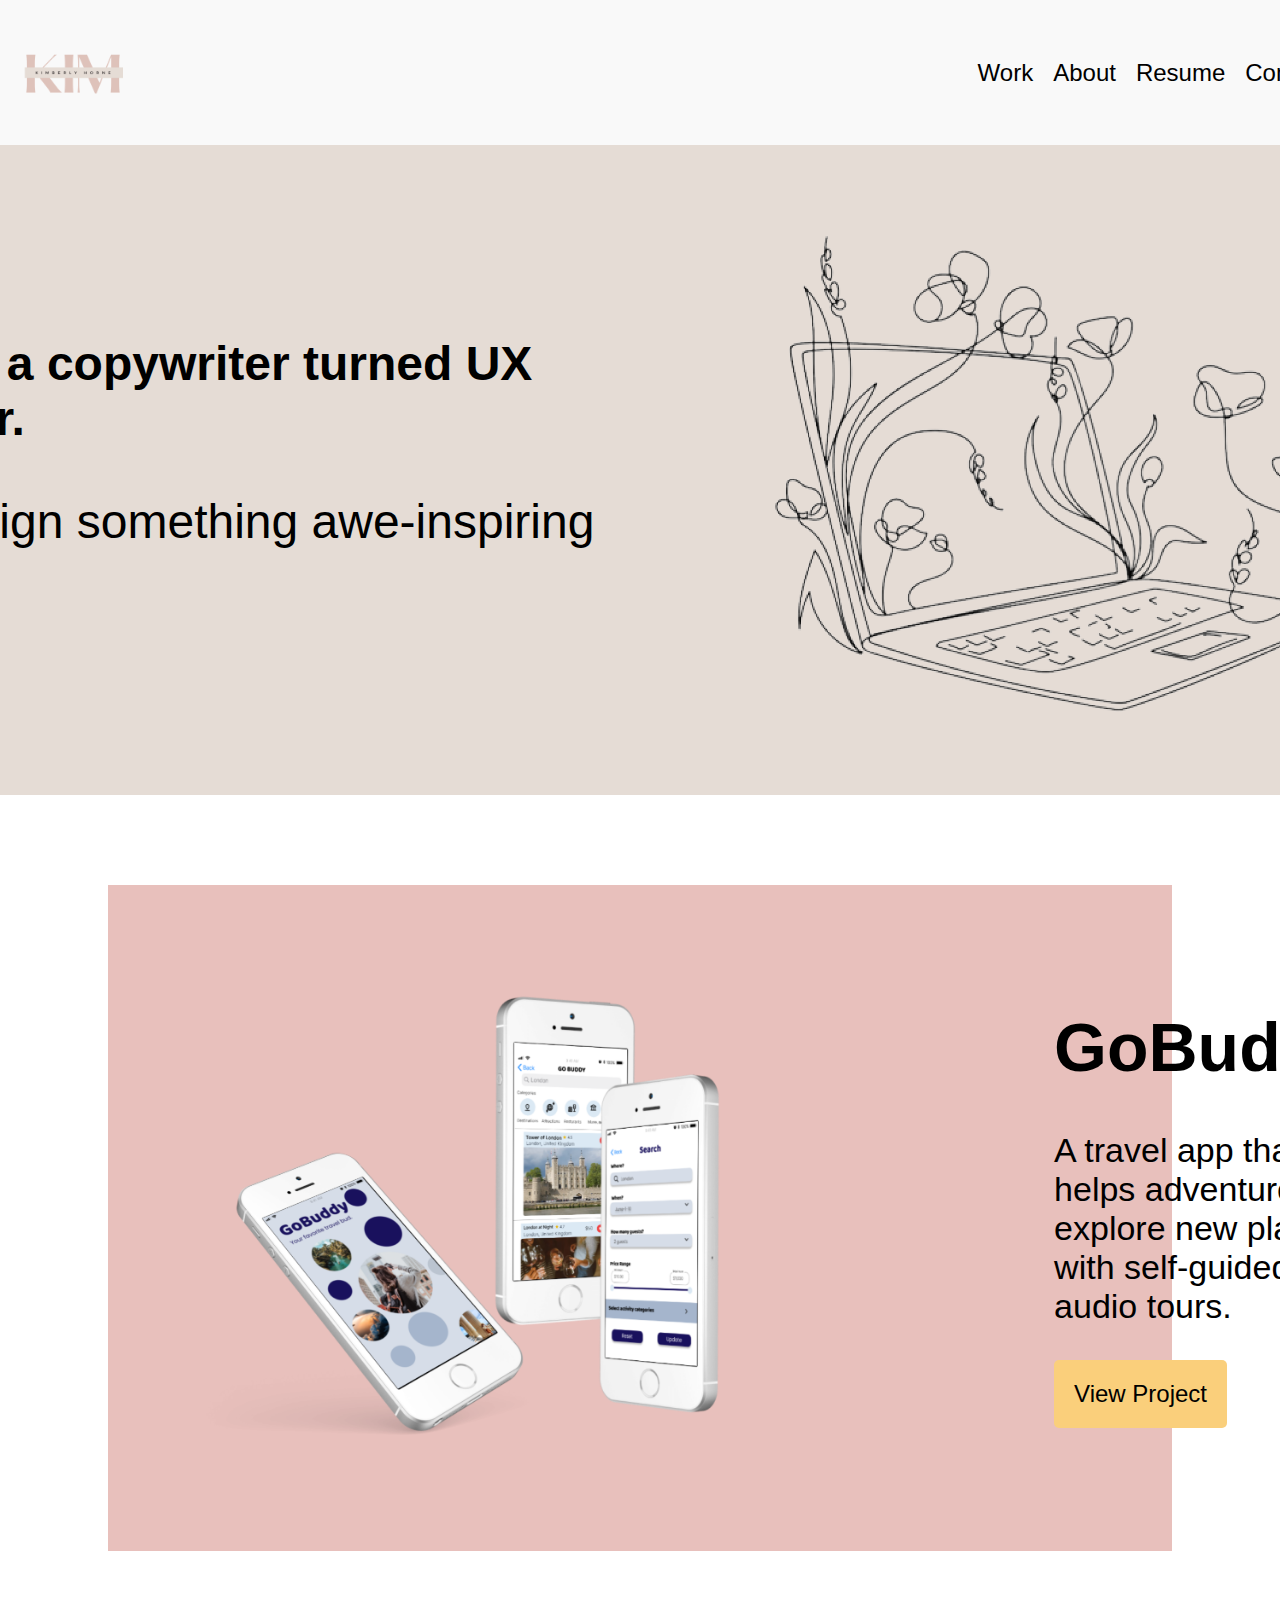
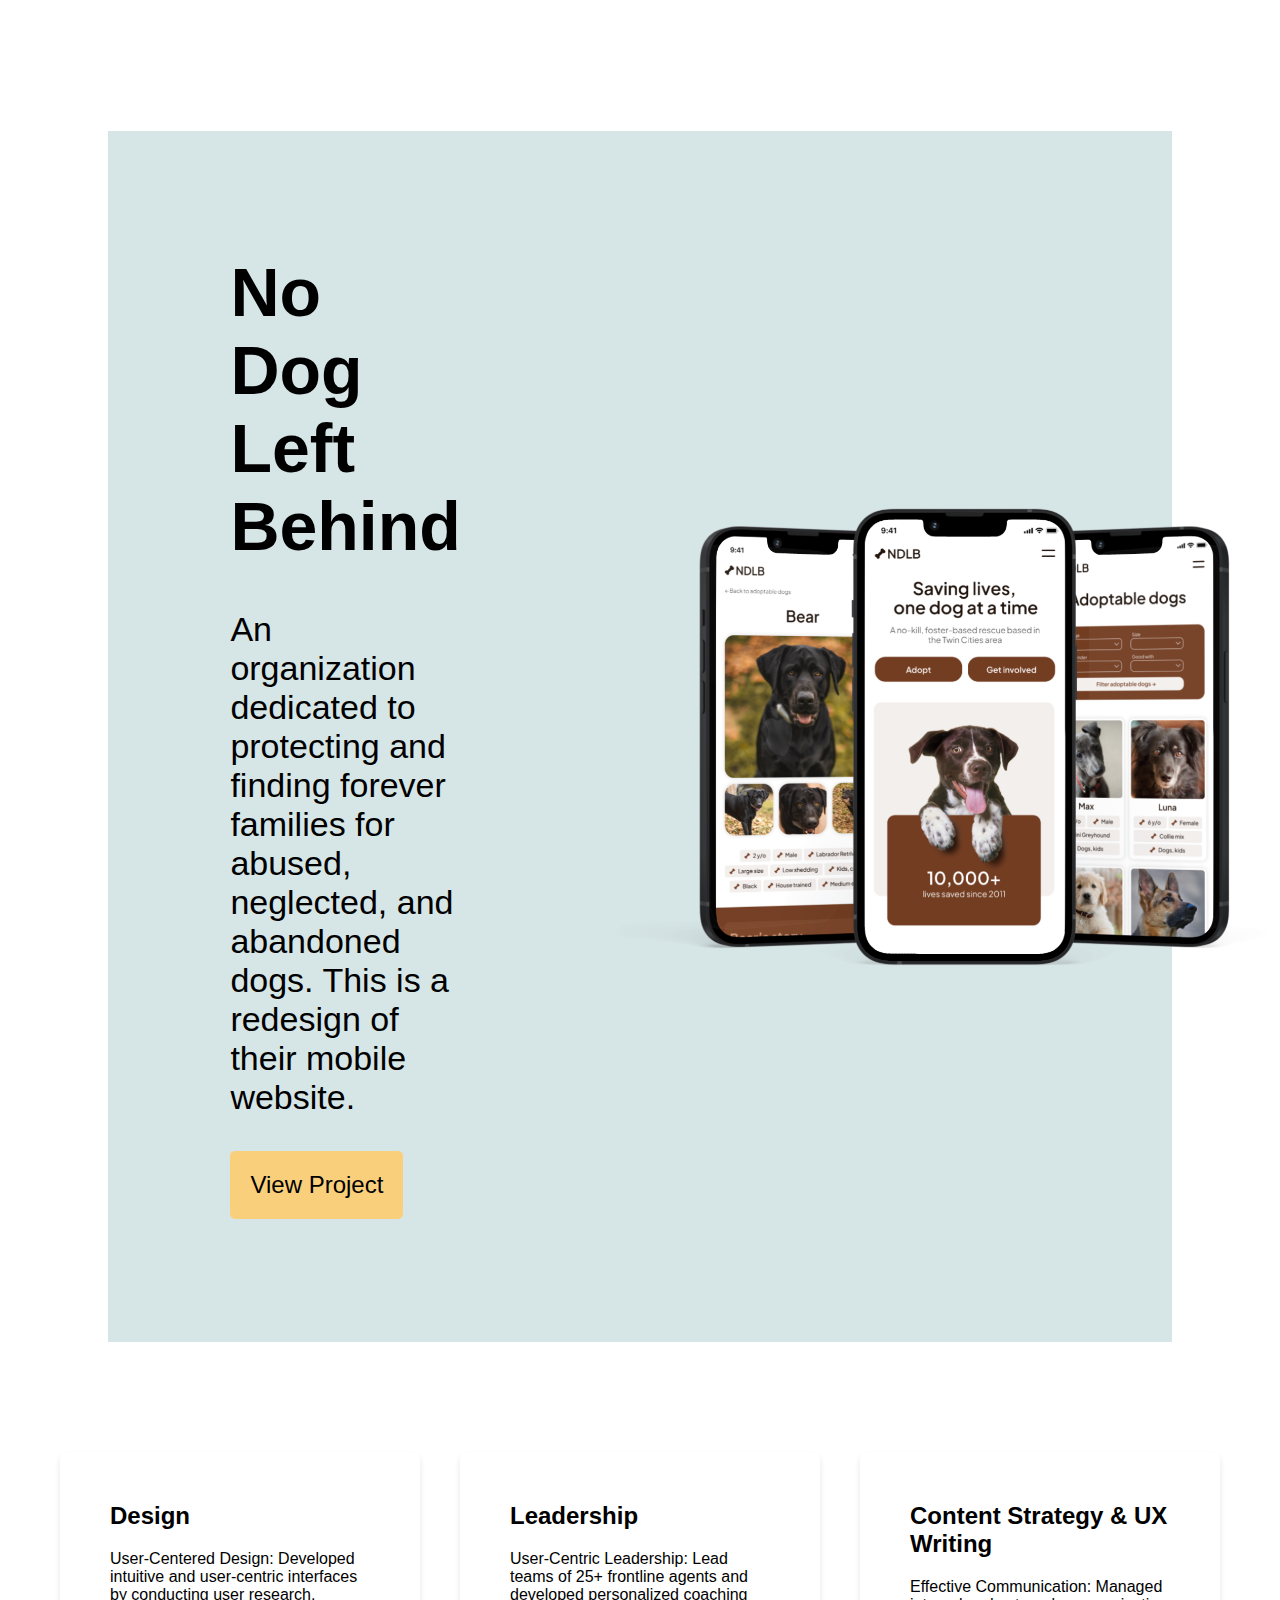
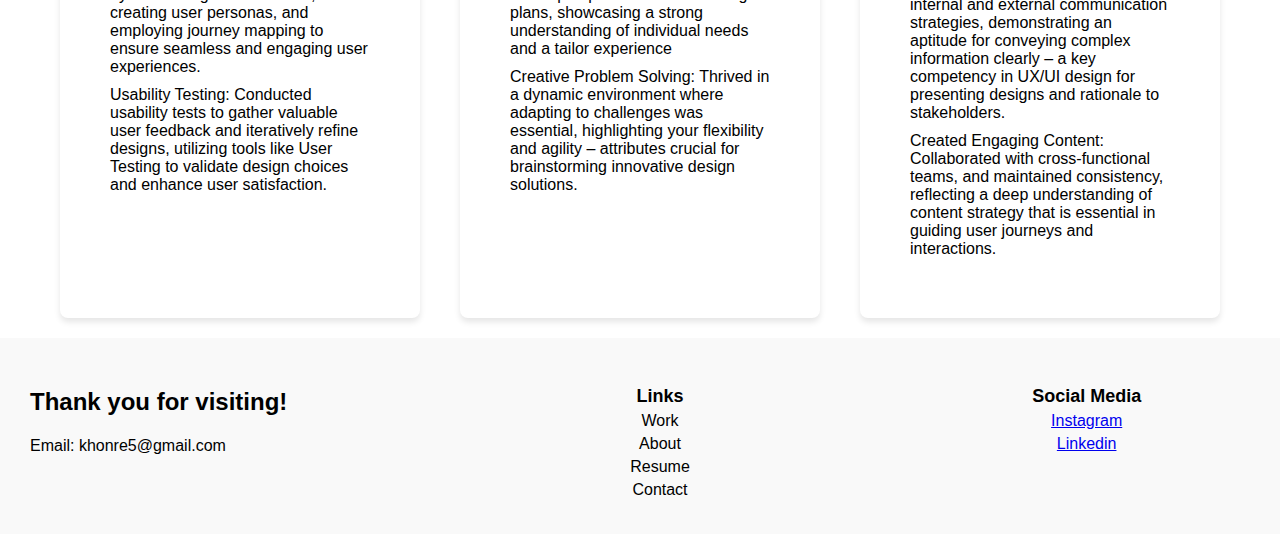
==== homeindex.html @ 45f0dbb1 "8/9/23 5:32" ====
<!DOCTYPE html>
<html>
<head>
    <title>Kimberly's Portfolio</title>
    <link rel="stylesheet" href="CSS/homestyle.css">
</head>

<body>
    <header>
        <div class="inline-block logo">
            <img src="images/logo.png">
        </div>
        <nav class="inline-block">
            <ul>
                <li class="inline-block">Work</li>
                <li class="inline-block">About</li>
                <li class="inline-block">Resume</li>
                <li class="inline-block">Contact</li>
            </ul>
        </nav>
    </header>
    

    <section class="heroImg"> 
        <div class="contentcontainer">
            
            <div class="content">
                <p> <strong> I'm Kim, a copywriter turned UX Designer.</strong></p>
                <p> Let's design something awe-inspiring together.</p>  
            </div>
        </div>

        <img src="images/laptophome.png" style="height: 600px;">

    </section>

    <section class="mywork1">
        <div class="work-container pink-background">
            <div class="work-image">
                <img src="images/GoBuddymockhome.png" style="height: 600px;">
            </div>
            <div class="work-text">
                <h1>GoBuddy</h1>
                <p>A travel app that helps adventurers explore new places with self-guided audio tours.</p>
                <button class="button">View Project</button>
            </div>
           
        </div>
    </section>

    <section class="mywork2">
        <div class="work-container blue-background">
            <div class="work-text">
                <h1>No Dog Left Behind</h1>
                <p>An organization dedicated to protecting and finding forever families for abused, neglected, and abandoned dogs. This is a redesign of their mobile website.</p>
                <button class="button">View Project</button>
            </div>
            <div class="work-image">
                <img src="images/NDLBmockhome.png" style="height: 600px;">
            </div>
        </div>
    </section>
 
    <section>
        <div class="resume-container">
            <div class="box">
                <h2>Design</h2>
                <p>User-Centered Design: Developed intuitive and user-centric interfaces by conducting user research, creating user personas, and employing journey mapping to ensure seamless and engaging user experiences.</p>
                <p>Usability Testing: Conducted usability tests to gather valuable user feedback and iteratively refine designs, utilizing tools like User Testing to validate design choices and enhance user satisfaction.</p>
            </div>
            <div class="box">
                <h2>Leadership</h2>
                <p>User-Centric Leadership: Lead teams of 25+ frontline agents and developed personalized coaching plans, showcasing a strong understanding of individual needs and a tailor experience</p>
                <p>Creative Problem Solving: Thrived in a dynamic environment where adapting to challenges was essential, highlighting your flexibility and agility – attributes crucial for brainstorming innovative design solutions.</p>
            </div>
            <div class="box">
                <h2>Content Strategy & UX Writing</h2>
                <p>Effective Communication: Managed internal and external communication strategies, demonstrating an aptitude for conveying complex information clearly – a key competency in UX/UI design for presenting designs and rationale to stakeholders.</p>
                <p>Created Engaging Content: Collaborated with cross-functional teams, and maintained consistency, reflecting a deep understanding of content strategy that is essential in guiding user journeys and interactions.</p>
            </div>
        </div>
    </section>



    <footer>
        <div class="footer">
            <div class="footer-section social">
                <h3>Social Media</h3>
                <ul>
                    <li><a href="https://www.instagram.com/kimberlysbooklist/" > Instagram</a></li>
                    <li><a href="https://www.linkedin.com/in/kimberlyhorne/">  Linkedin </a></li>
                </ul>
                
            </div>
    
            <div class="footer-section links">
                <h3>Links</h3>
                <ul>
                    <li class="inline-block">Work</li>
                    <li class="inline-block">About</li>
                    <li class="inline-block">Resume</li>
                    <li class="inline-block">Contact</li>
                </ul>
            </div>
    
            <div class="footer-section thank-you">
                <h2>Thank you for visiting!</h2>
                <p>Email: khonre5@gmail.com</p>
            </div>
        </div>
    </footer>
    
        
    
</body>
</html>
---- CSS/homestyle.css ----
html {
    font-family: Arial, Helvetica, sans-serif;
}

body {
    margin: 0;
    padding: 0;
    background-color:white;
}

.inline-block{
    display: inline-block;
    vertical-align: top;
}

/* Navigation style codes */

header {
    background-color: #f9f9f9;
    padding: 10px;
    display: flex;
    justify-content: space-between;
    align-items: center;
}

nav {
    width: 23%;
    padding: 1%;
    color: black;
    display: flex;
    justify-content: flex-end;
    font-size: 24px;
}

ul {
    margin: 0;
    list-style: none;
    padding: 0;
    display: flex;
    align-items: center;
}

li {
    margin: 0 10px;
}

.logo {
    width: 23%;
    padding: 1%;
    text-align: center;
    display: flex;
    align-items: center;
}

.logo img {
    max-height: 100px;
}

/*hero section code*/

.heroImg {
    height: 600px;
    padding: 25px;
    align-items: flex-start;
    background-color: #E5DCD5; 
    display: flex;
    justify-content: center;
    align-items: center;
}

.content {
    width: 900px;
    margin: 0 auto;
    font-size: 48px;
    text-align: left; 
}

/* Work sections */
.mywork1, /*impacts center alignment*/
.mywork2 {
   padding: 50px 0;
    display: flex;
    justify-content: center;
    align-items: center;
    text-align: center;
}

.work-container { /*impacts shape*/
    display: flex;
    width: 100%;
    padding: 20px;
    margin: 40px 0;
}

.work-container.pink-background { /*gobuddy design background*/
    background-color: #E8C0BC; 
    max-width: 80%;
    font-size: 34px;
}

.work-container.blue-background { /*NDLB design background*/
    background-color: #D6E5E6; 
    max-width: 80%;
  
}

.work-text {
    flex: 1;
    padding: 20px;
    text-align:left;
    padding: 10%; 
    font-size: 34px;

}

.work-image {
    flex: 1;
    display: flex;
    justify-content: flex-end;
    align-items: center;
}

.work-image img {
    height: 400px; 
    margin-right: 20px;
}

.work-text h1 {
    margin-top: 0;
}

.contentcontianer {
    display: flex;
    justify-content: center;
    align-items: flex-start;
     flex-direction:column;
}

/*  Button Styling */
.button {
    display: inline-block;
    padding: 20px 20px;
    background-color: #FACF7B;
    color: black;
    border: none;
    border-radius: 5px;
    font-size: 24px;
    cursor: pointer;
    text-align: center;
    text-decoration: none;
}

.button:hover {
    background-color:  #FACF7B;
    transform: scale(1.1);

}

.button:active {
    background-color:#E5DCD5;
    transform: scale (1.1);
}

/*resume*/



.resume-container {
    display: flex;
    justify-content: space-between;
    max-width: 1200px;
    margin: 0 auto;
  }
  
  .box {
    width: 300px;
    padding: 50px;
    margin: 20px;
    box-shadow: 0 4px 6px rgba(0, 0, 0, 0.1);
    border-radius: 8px;
  }
  
  .box h2 {
    margin-top: 0;
  }
  
  .box p {
    margin: 10px 0;}

  

/* Footer */
footer {
    text-align: center;
    background-color: #f9f9f9;
    padding: 20px;
    width: 100%;
}

.footer {
    display: flex;
    justify-content: space-between; 
    align-items: flex-start;
    flex-direction: row-reverse;
}

.footer h2 {
    font-size: 24px;
    margin-bottom: 5px; 
}

.footer p {
    margin-bottom: 5px; 
}

.footer-section {
    flex: 1;
    margin: 10px;
}

.footer-section h3 {
    font-size: 18px;
    margin-bottom: 5px;
}

.footer-section ul {
    list-style: none;
    padding: 0;
}

.footer-section li {
    margin-bottom: 5px; 
}

.footer-section.social ul {
    display: flex;
    flex-direction: column;
    align-items: center;
}

.footer-section.links ul {
    display: flex;
    flex-direction: column;
    align-items: center;
}

.footer-section.thank-you {
    display: flex;
    flex-direction: column ;
    align-items: flex-start;
}
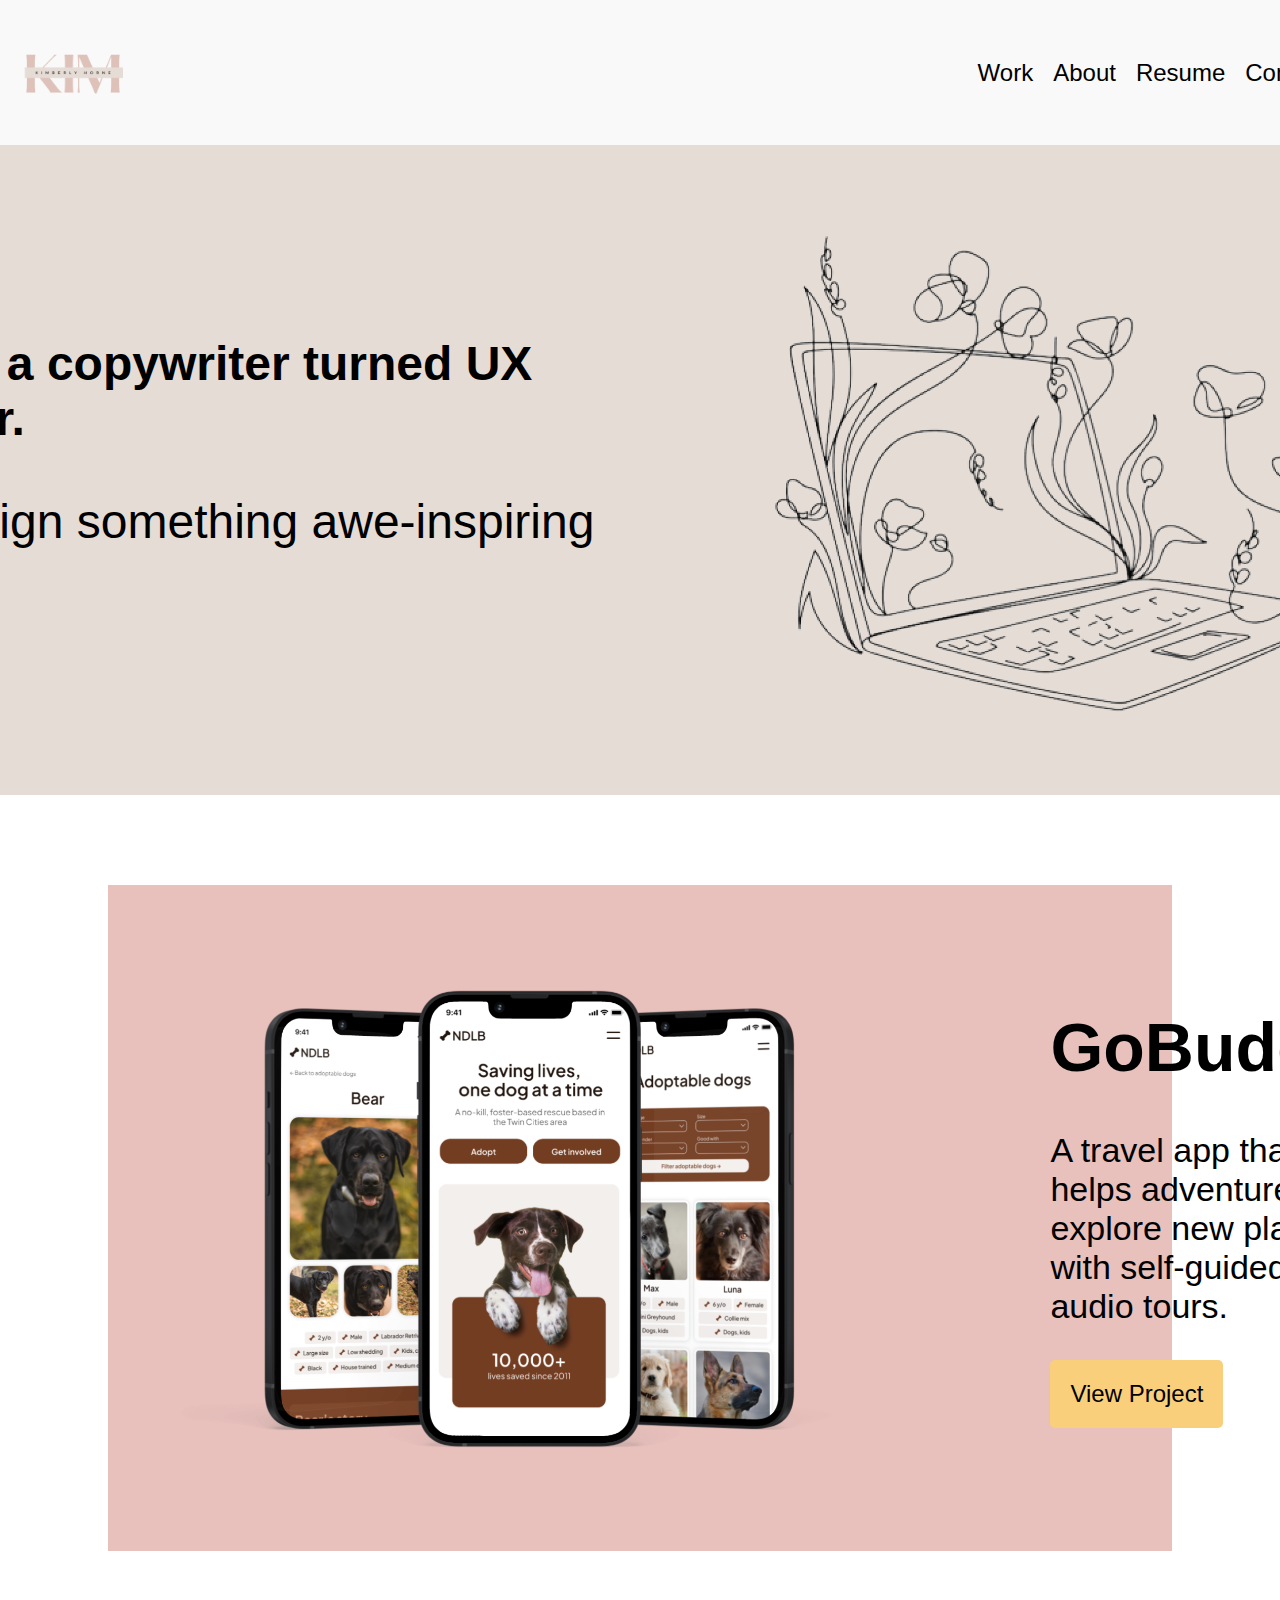
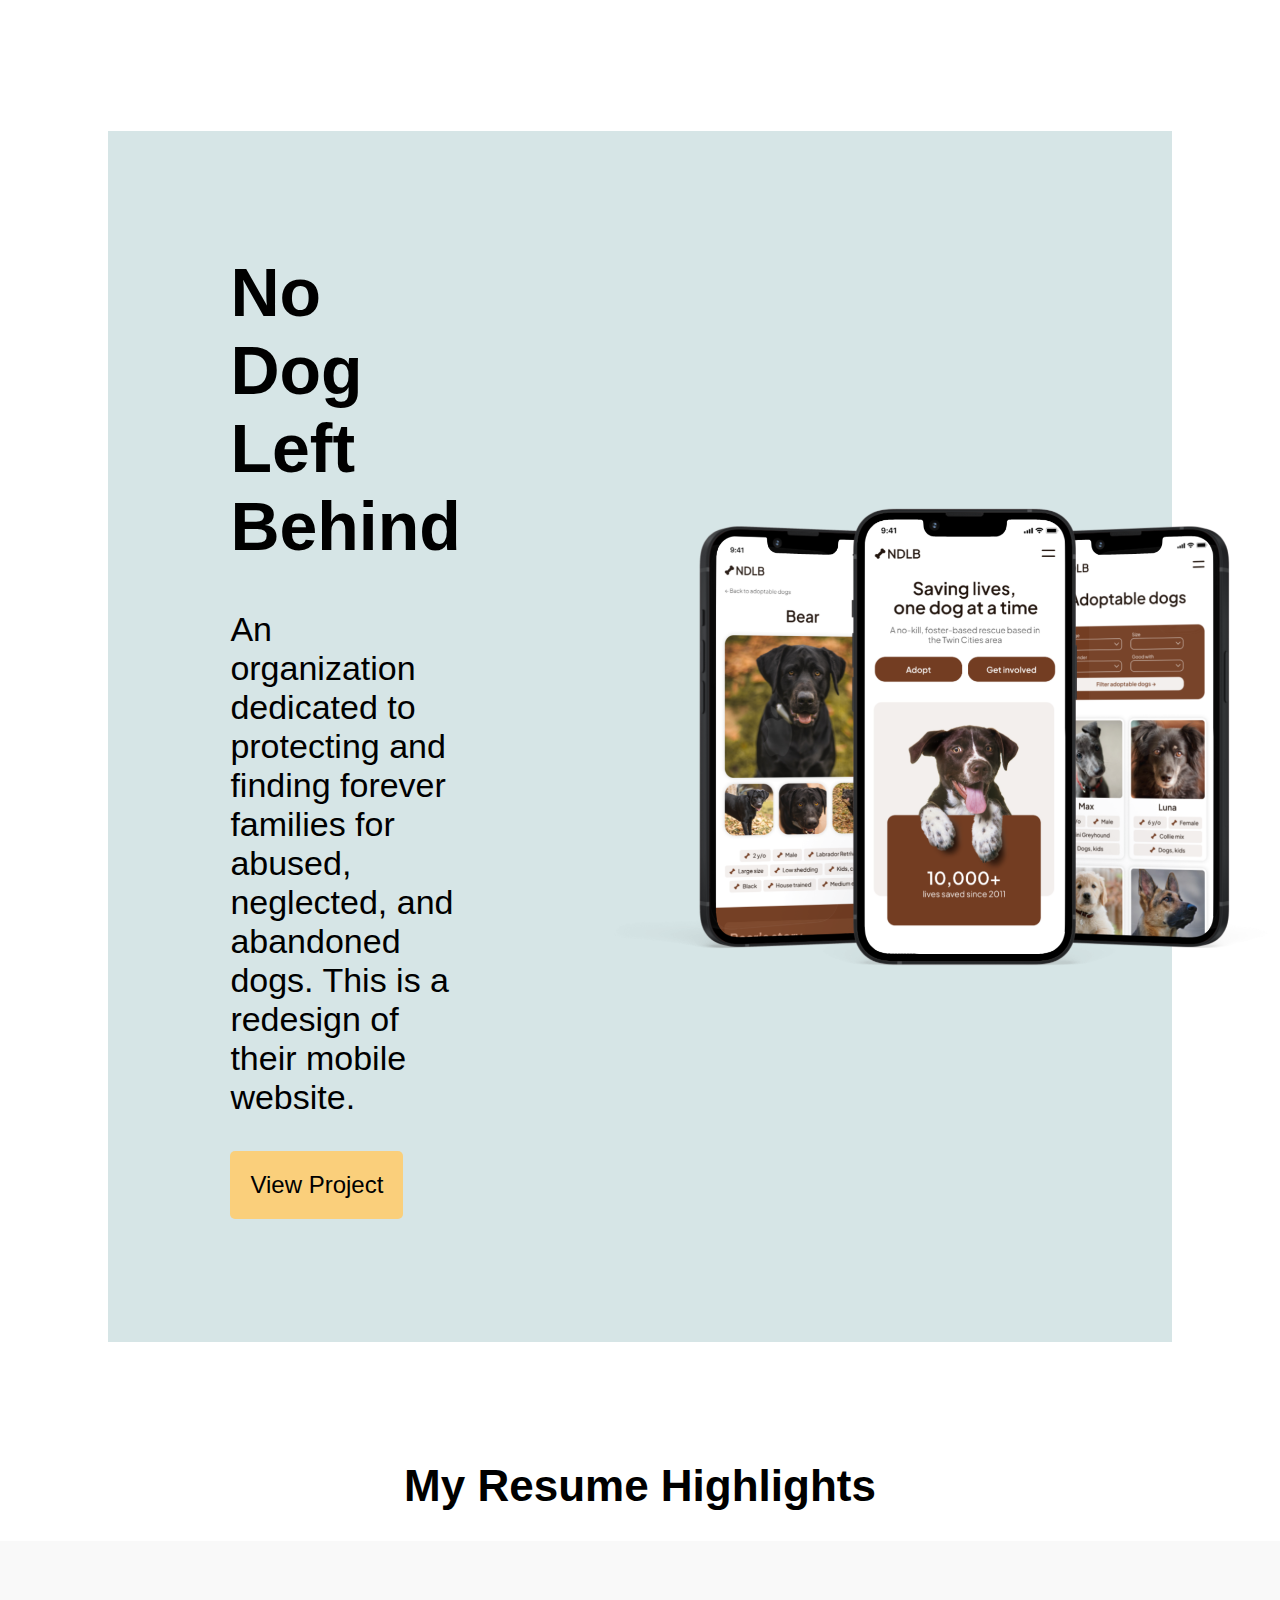
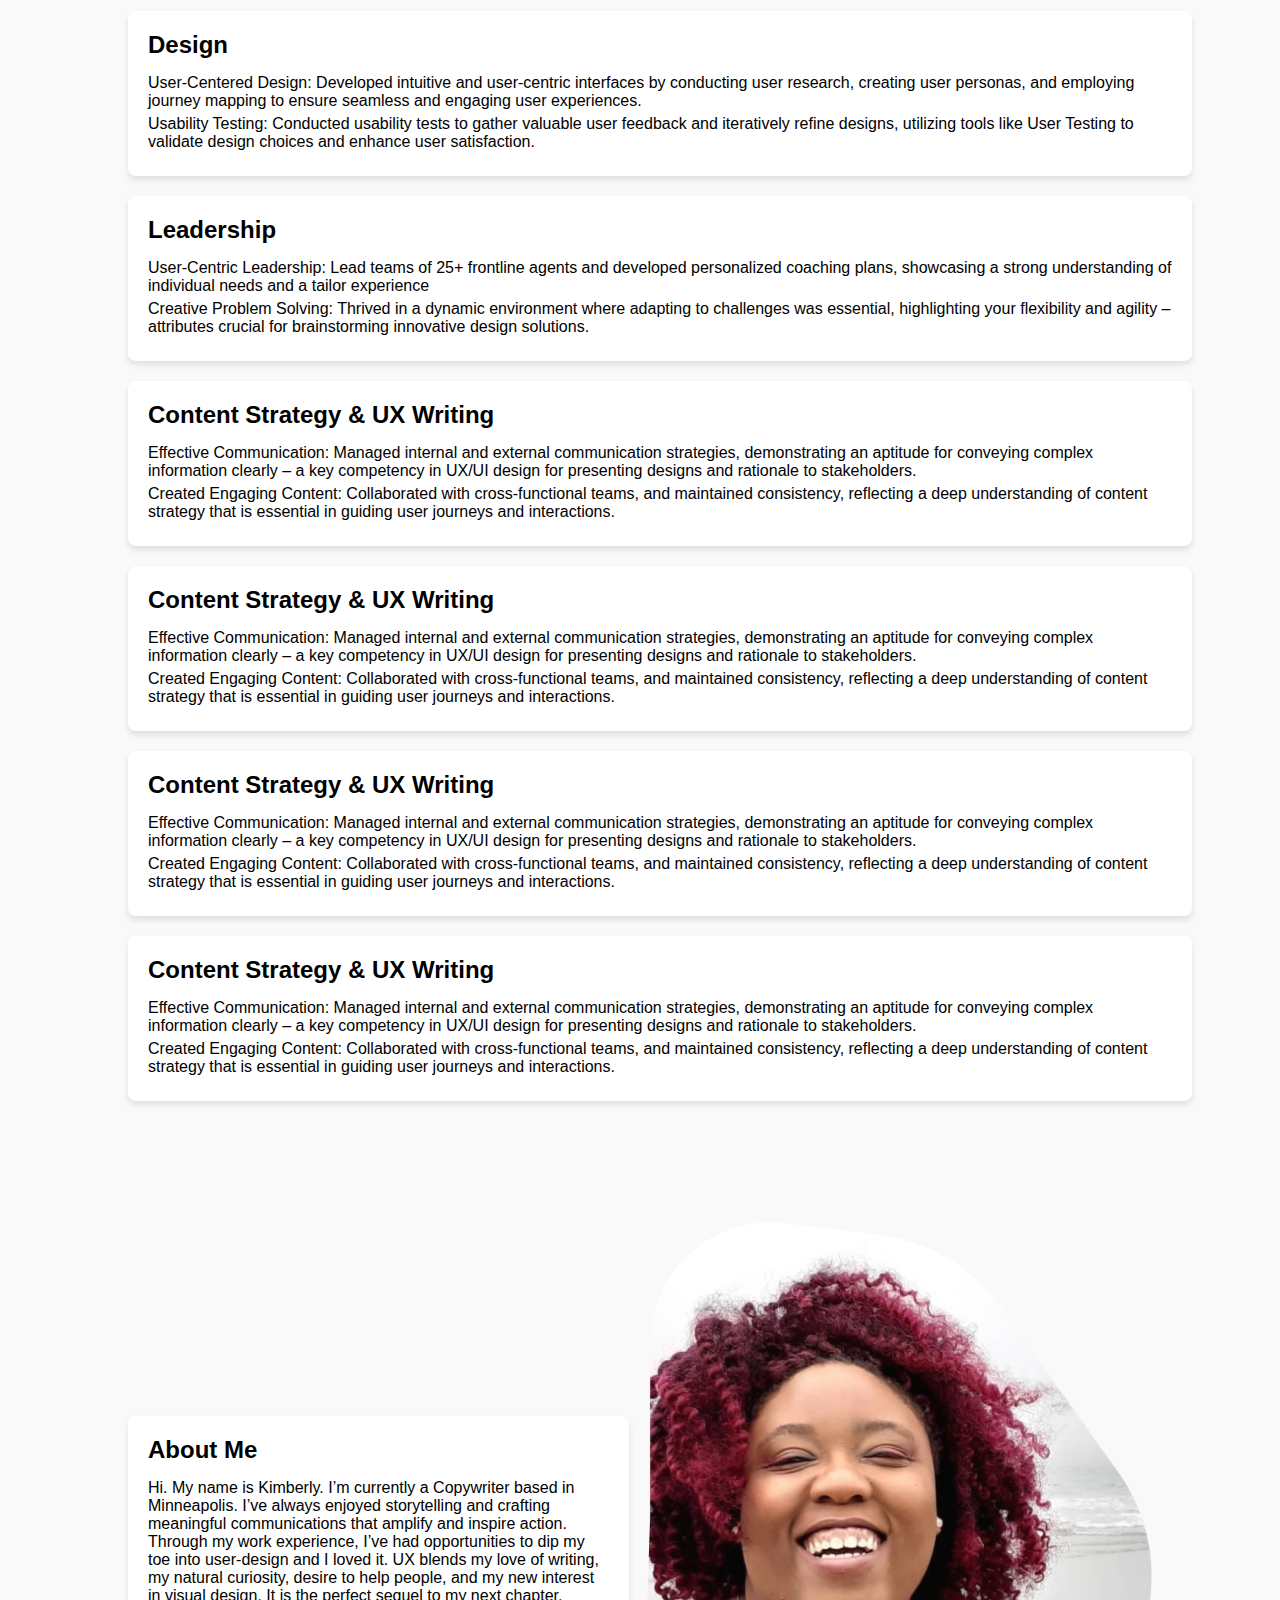
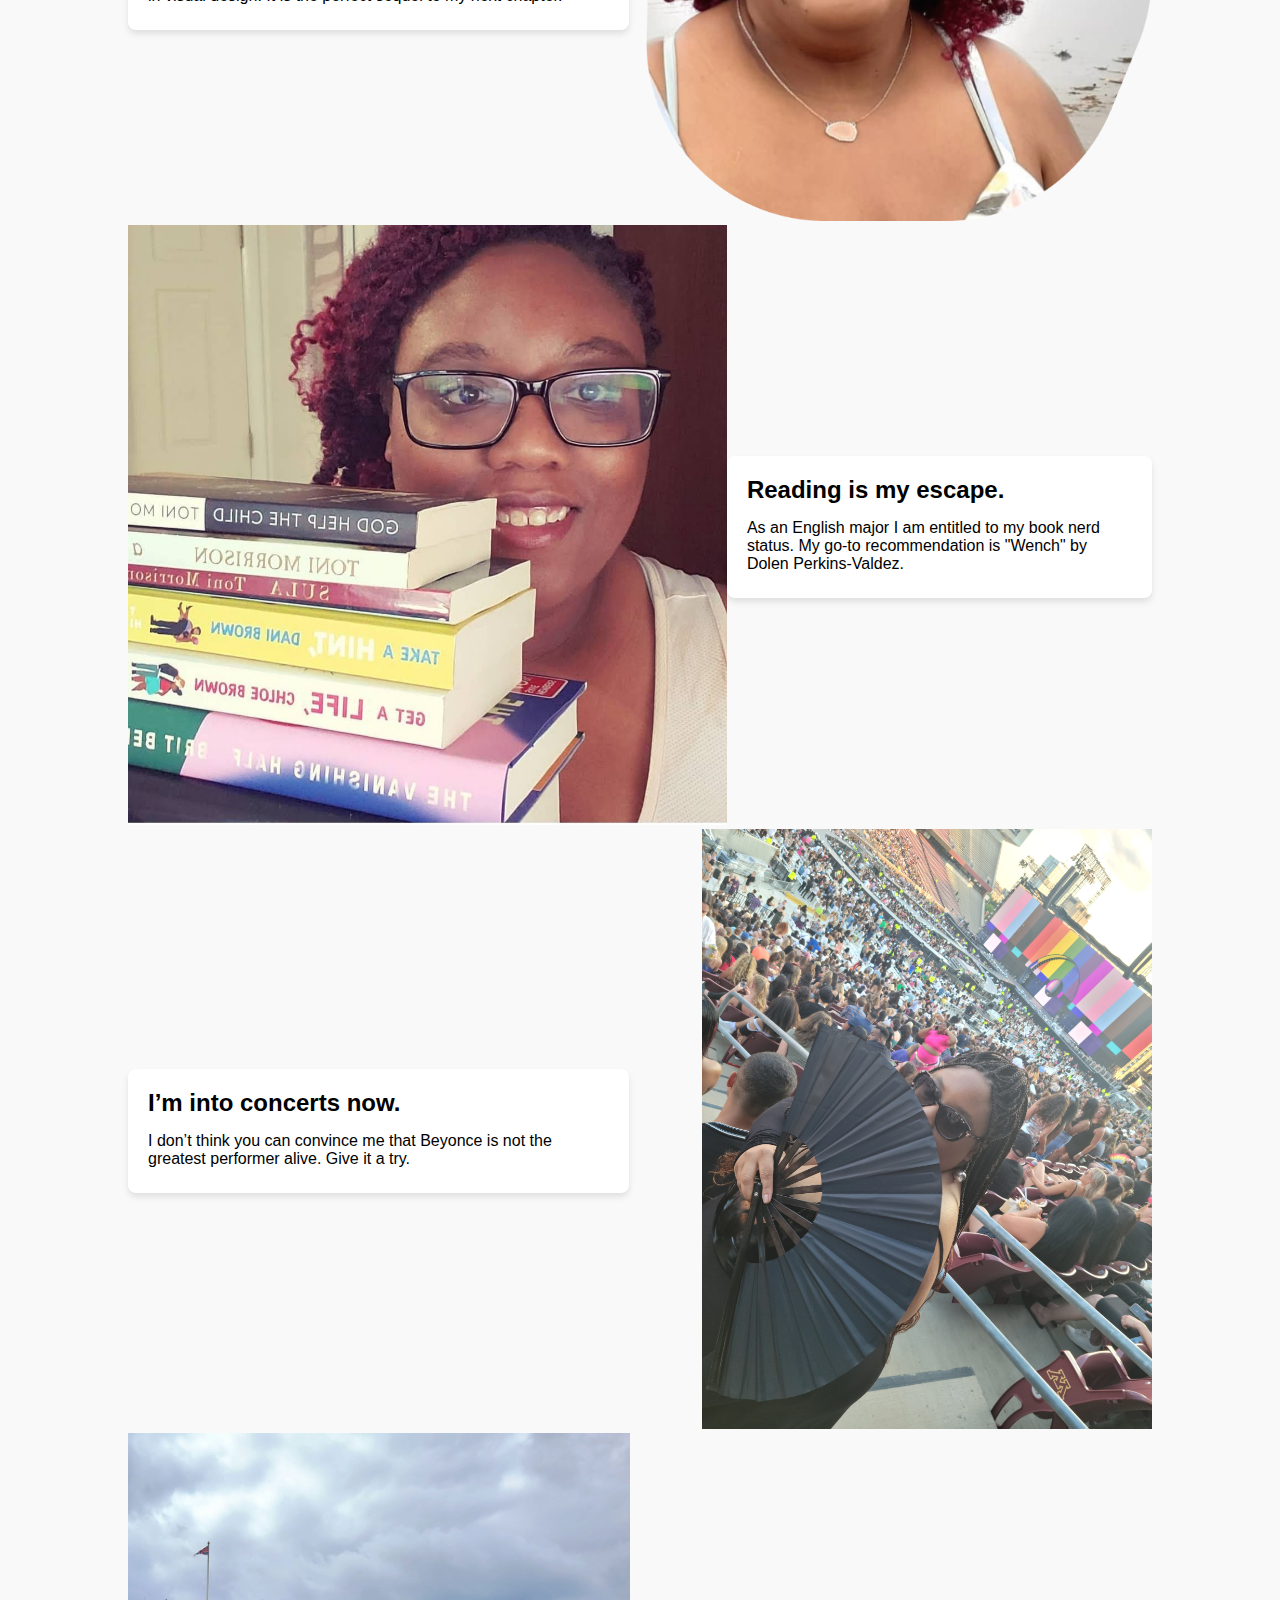
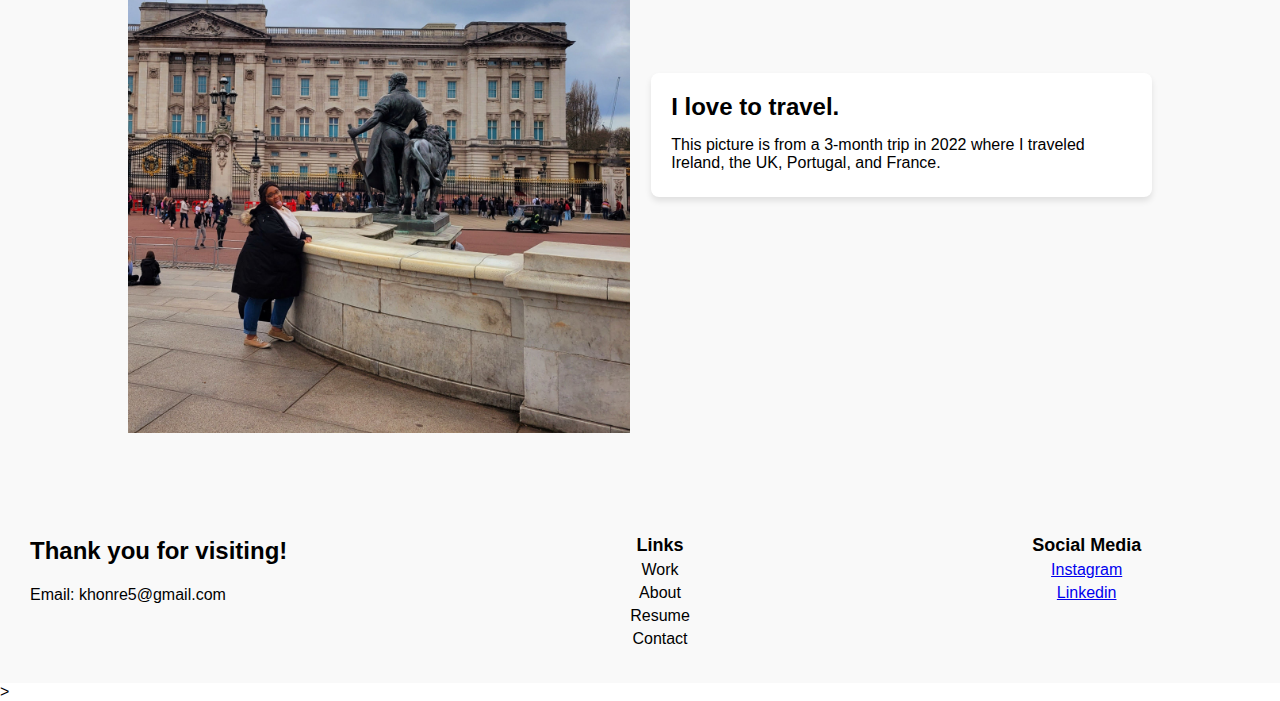
==== commit e1e6ec54: "8/10 2:12pm" ====
--- a/homeindex.html
+++ b/homeindex.html
@@ -37,7 +37,7 @@
     <section class="mywork1">
         <div class="work-container pink-background">
             <div class="work-image">
-                <img src="images/GoBuddymockhome.png" style="height: 600px;">
+                <img src="images/NDLBmockhome.png" style="height: 600px;">
             </div>
             <div class="work-text">
                 <h1>GoBuddy</h1>
@@ -57,11 +57,14 @@
             </div>
             <div class="work-image">
                 <img src="images/NDLBmockhome.png" style="height: 600px;">
+
             </div>
         </div>
     </section>
  
-    <section>
+    <h1 class=resumehighlighttext> My Resume Highlights</h1>
+
+    <section  class="resume-section">
         <div class="resume-container">
             <div class="box">
                 <h2>Design</h2>
@@ -78,10 +81,74 @@
                 <p>Effective Communication: Managed internal and external communication strategies, demonstrating an aptitude for conveying complex information clearly – a key competency in UX/UI design for presenting designs and rationale to stakeholders.</p>
                 <p>Created Engaging Content: Collaborated with cross-functional teams, and maintained consistency, reflecting a deep understanding of content strategy that is essential in guiding user journeys and interactions.</p>
             </div>
+            <div class="box">
+                <h2>Content Strategy & UX Writing</h2>
+                <p>Effective Communication: Managed internal and external communication strategies, demonstrating an aptitude for conveying complex information clearly – a key competency in UX/UI design for presenting designs and rationale to stakeholders.</p>
+                <p>Created Engaging Content: Collaborated with cross-functional teams, and maintained consistency, reflecting a deep understanding of content strategy that is essential in guiding user journeys and interactions.</p>
+            </div>
+            <div class="box">
+                <h2>Content Strategy & UX Writing</h2>
+                <p>Effective Communication: Managed internal and external communication strategies, demonstrating an aptitude for conveying complex information clearly – a key competency in UX/UI design for presenting designs and rationale to stakeholders.</p>
+                <p>Created Engaging Content: Collaborated with cross-functional teams, and maintained consistency, reflecting a deep understanding of content strategy that is essential in guiding user journeys and interactions.</p>
+            </div>
+            <div class="box">
+                <h2>Content Strategy & UX Writing</h2>
+                <p>Effective Communication: Managed internal and external communication strategies, demonstrating an aptitude for conveying complex information clearly – a key competency in UX/UI design for presenting designs and rationale to stakeholders.</p>
+                <p>Created Engaging Content: Collaborated with cross-functional teams, and maintained consistency, reflecting a deep understanding of content strategy that is essential in guiding user journeys and interactions.</p>
+            </div>
         </div>
     </section>
 
-
+    <section class="about-section">
+        <div class="about-container">
+            <div class="about-image">
+                <img src="images/aboutmain.png" style="height: 600px;">
+            </div>
+            <div class="aboutmebox">
+                <h2>About Me</h2>
+                <p>
+                    Hi. My name is Kimberly. I’m currently a Copywriter based in Minneapolis. I’ve always enjoyed storytelling and crafting meaningful communications that amplify and inspire action.
+                    Through my work experience, I’ve had opportunities to dip my toe into user-design and I loved it. UX blends my love of writing, my natural curiosity, desire to help people, and my new interest in visual design. It is the perfect sequel to my next chapter.
+                </p>
+            </div>
+        </div>
+    
+        <div class="about-container">
+            <div class="aboutmebox">
+                <h2>Reading is my escape.</h2>
+                <p>
+                    As an English major I am entitled to my book nerd status. My go-to recommendation is "Wench" by Dolen Perkins-Valdez.
+                </p>
+            </div>
+            <div class="about-image">
+                <img src="images/reading.jpg" style="height: 600px;">
+            </div>
+        </div>
+    
+        <div class="about-container">
+            <div class="about-image">
+                <img src="images/concert.jpg" style="height: 600px;">
+            </div>
+            <div class="aboutmebox">
+                <h2>I’m into concerts now.</h2>
+                <p>
+                    I don’t think you can convince me that Beyonce is not the greatest performer alive. Give it a try.
+                </p>
+            </div>
+        </div>
+    
+        <div class="about-container">
+            <div class="aboutmebox">
+                <h2>I love to travel.</h2>
+                <p>
+                    This picture is from a 3-month trip in 2022 where I traveled Ireland, the UK, Portugal, and France.
+                </p>
+            </div>
+            <div class="about-image">
+                <img src="images/travel.jpg" style="height: 600px;">
+            </div>
+        </div>
+    </section>
 
     <footer>
         <div class="footer">
@@ -115,3 +182,5 @@
     
 </body>
 </html>
+
+>--- a/CSS/homestyle.css
+++ b/CSS/homestyle.css
@@ -162,32 +162,96 @@
 }
 
 /*resume*/
-
-
+.resume-section {
+    padding: 50px 0;
+    background-color: #F9F9F9;
+}
 
 .resume-container {
-    display: flex;
-    justify-content: space-between;
-    max-width: 1200px;
+    max-width: 80%; 
     margin: 0 auto;
-  }
-  
-  .box {
-    width: 300px;
-    padding: 50px;
-    margin: 20px;
+}
+
+.box {
+    width: 100%;
+    padding: 20px;
+    margin: 20px 0;
     box-shadow: 0 4px 6px rgba(0, 0, 0, 0.1);
     border-radius: 8px;
-  }
-  
-  .box h2 {
+    background-color: white; 
+}
+
+.resumehighlighttext {
+    text-align: center;
+    font-size: 44px; 
+}
+
+.box h2 {
     margin-top: 0;
-  }
-  
-  .box p {
-    margin: 10px 0;}
-
-  
+    margin-bottom: 15px; 
+}
+
+.box p {
+    margin: 5px 0;}
+  
+
+/* Add space between sections */
+.about-section {
+    padding: 50px 0;
+    background-color: #F9F9F9;
+}
+
+/* Adjust the maximum width of the about container */
+.about-container {
+    max-width: 80%;
+    margin: 0 auto;
+    display: flex;
+    justify-content: space-between;
+    align-items: center;
+    flex-direction: row-reverse; /* Reverse the order of image and text for alternate sections */
+}
+
+/* Styling for the aboutme box */
+.aboutmebox {
+    width: 45%; /* Adjust the width as needed */
+    padding: 20px;
+    box-shadow: 0 4px 6px rgba(0, 0, 0, 0.1);
+    border-radius: 8px;
+    background-color: white;
+}
+
+.aboutmebox h2 {
+    margin-top: 0;
+    margin-bottom: 15px;
+}
+
+.aboutmebox p {
+    margin: 5px 0;
+}
+
+/* Styling for the images */
+.about-image img {
+    height: 600px;
+}
+
+/* Rest of your existing CSS styles */
+
+
+
+
+
+
+
+
+
+
+
+
+
+
+
+
+
 
 /* Footer */
 footer {
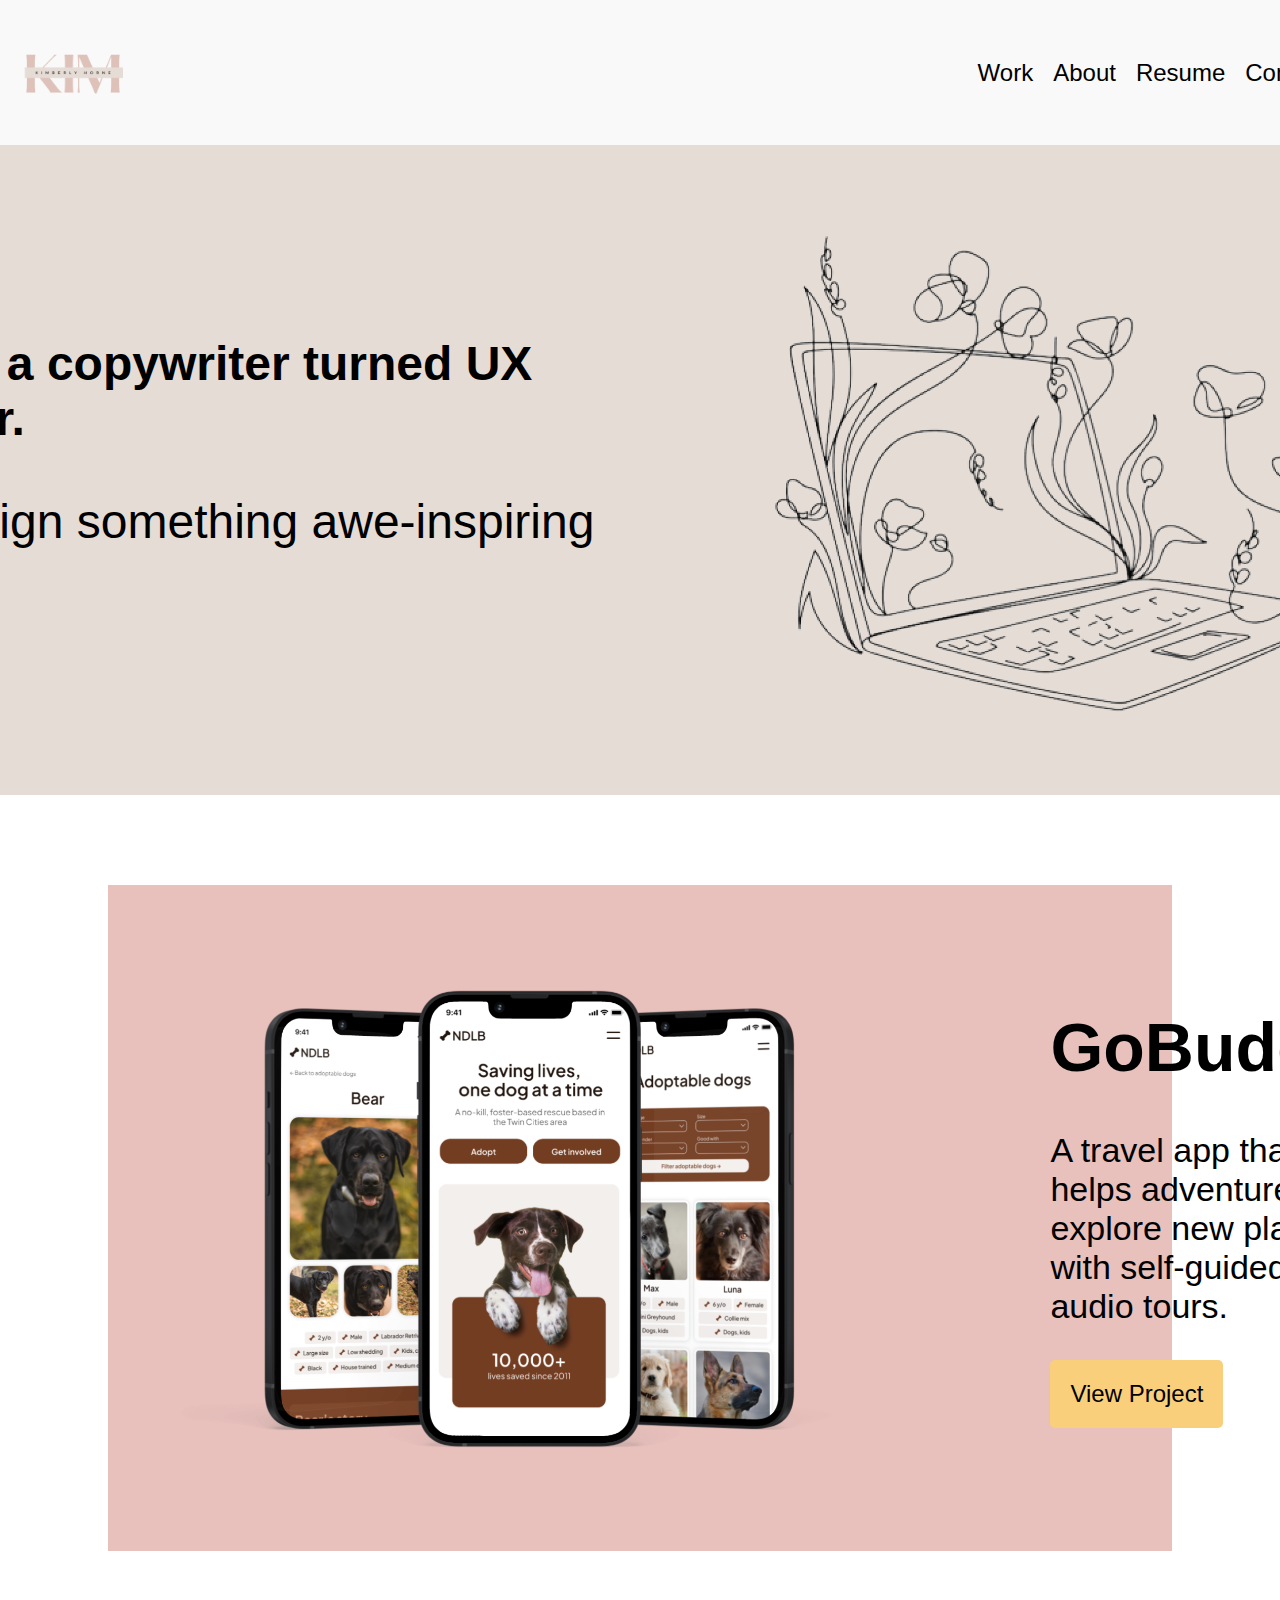
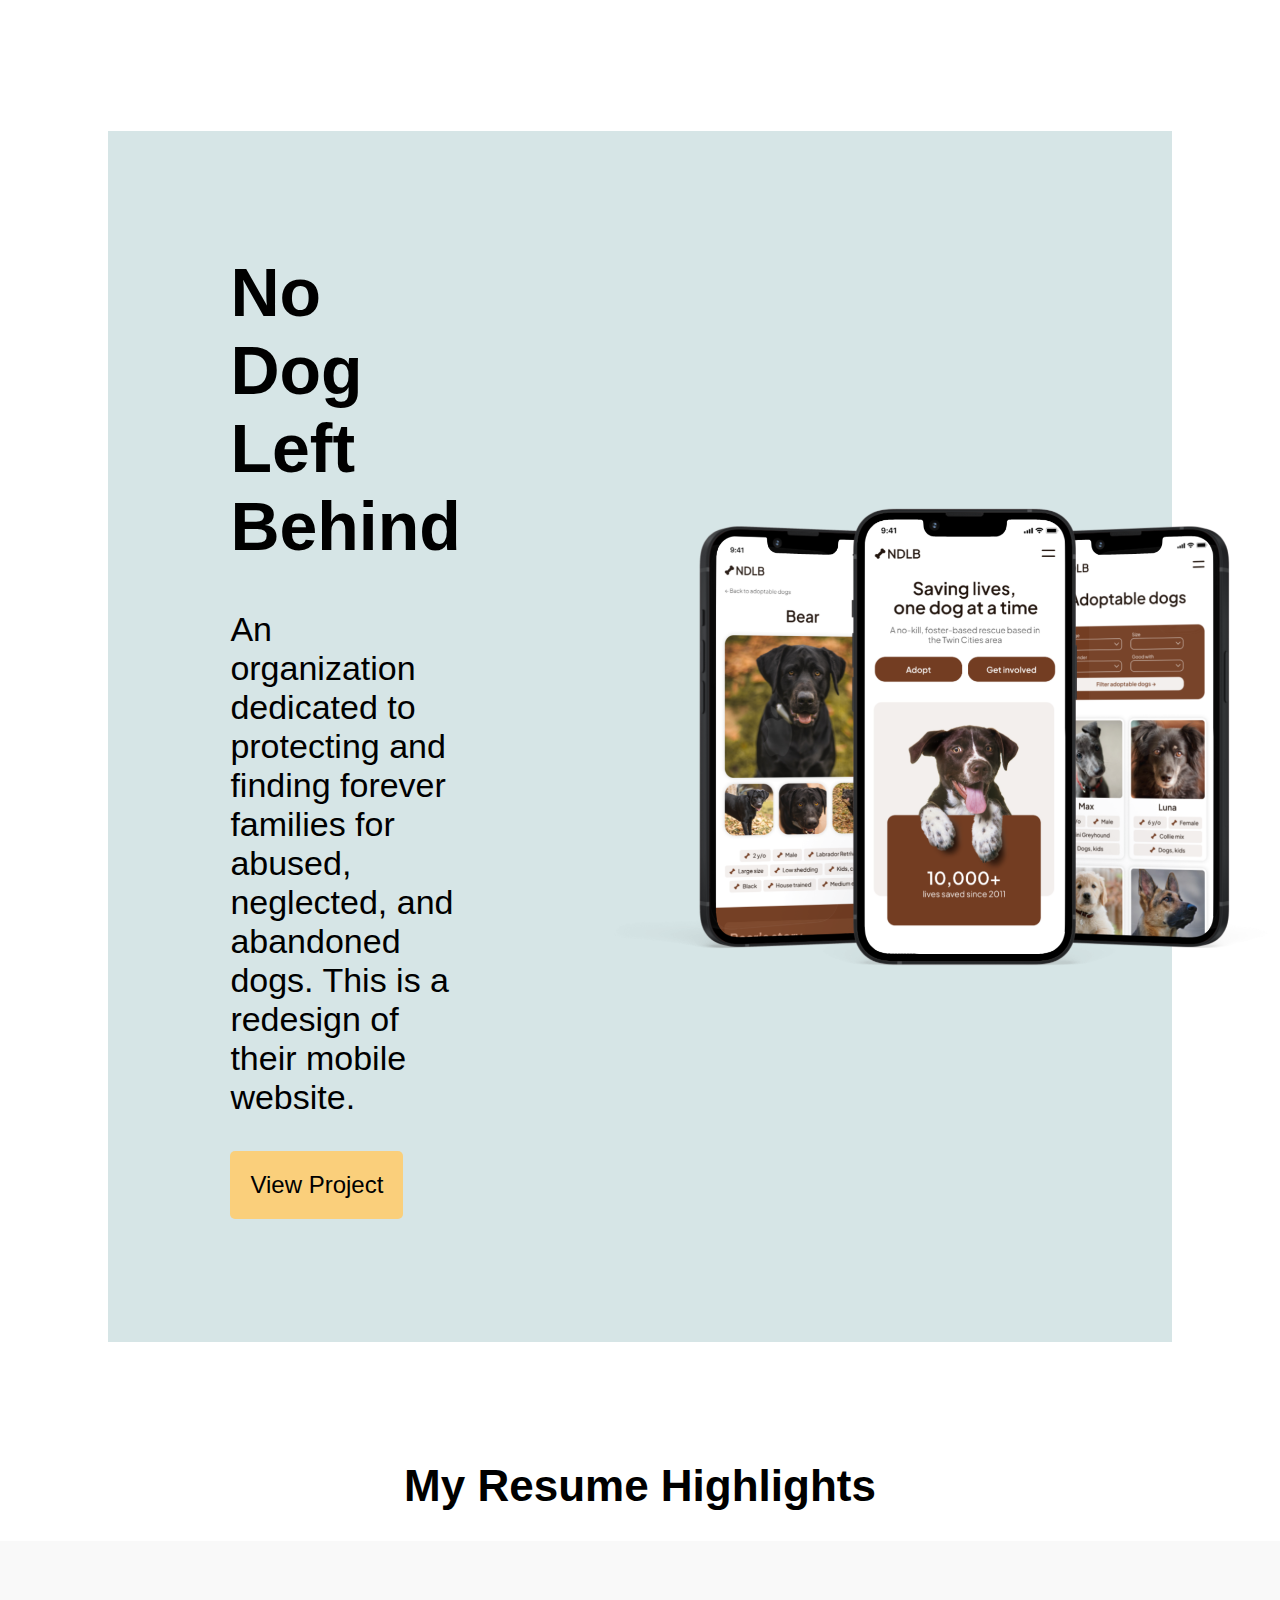
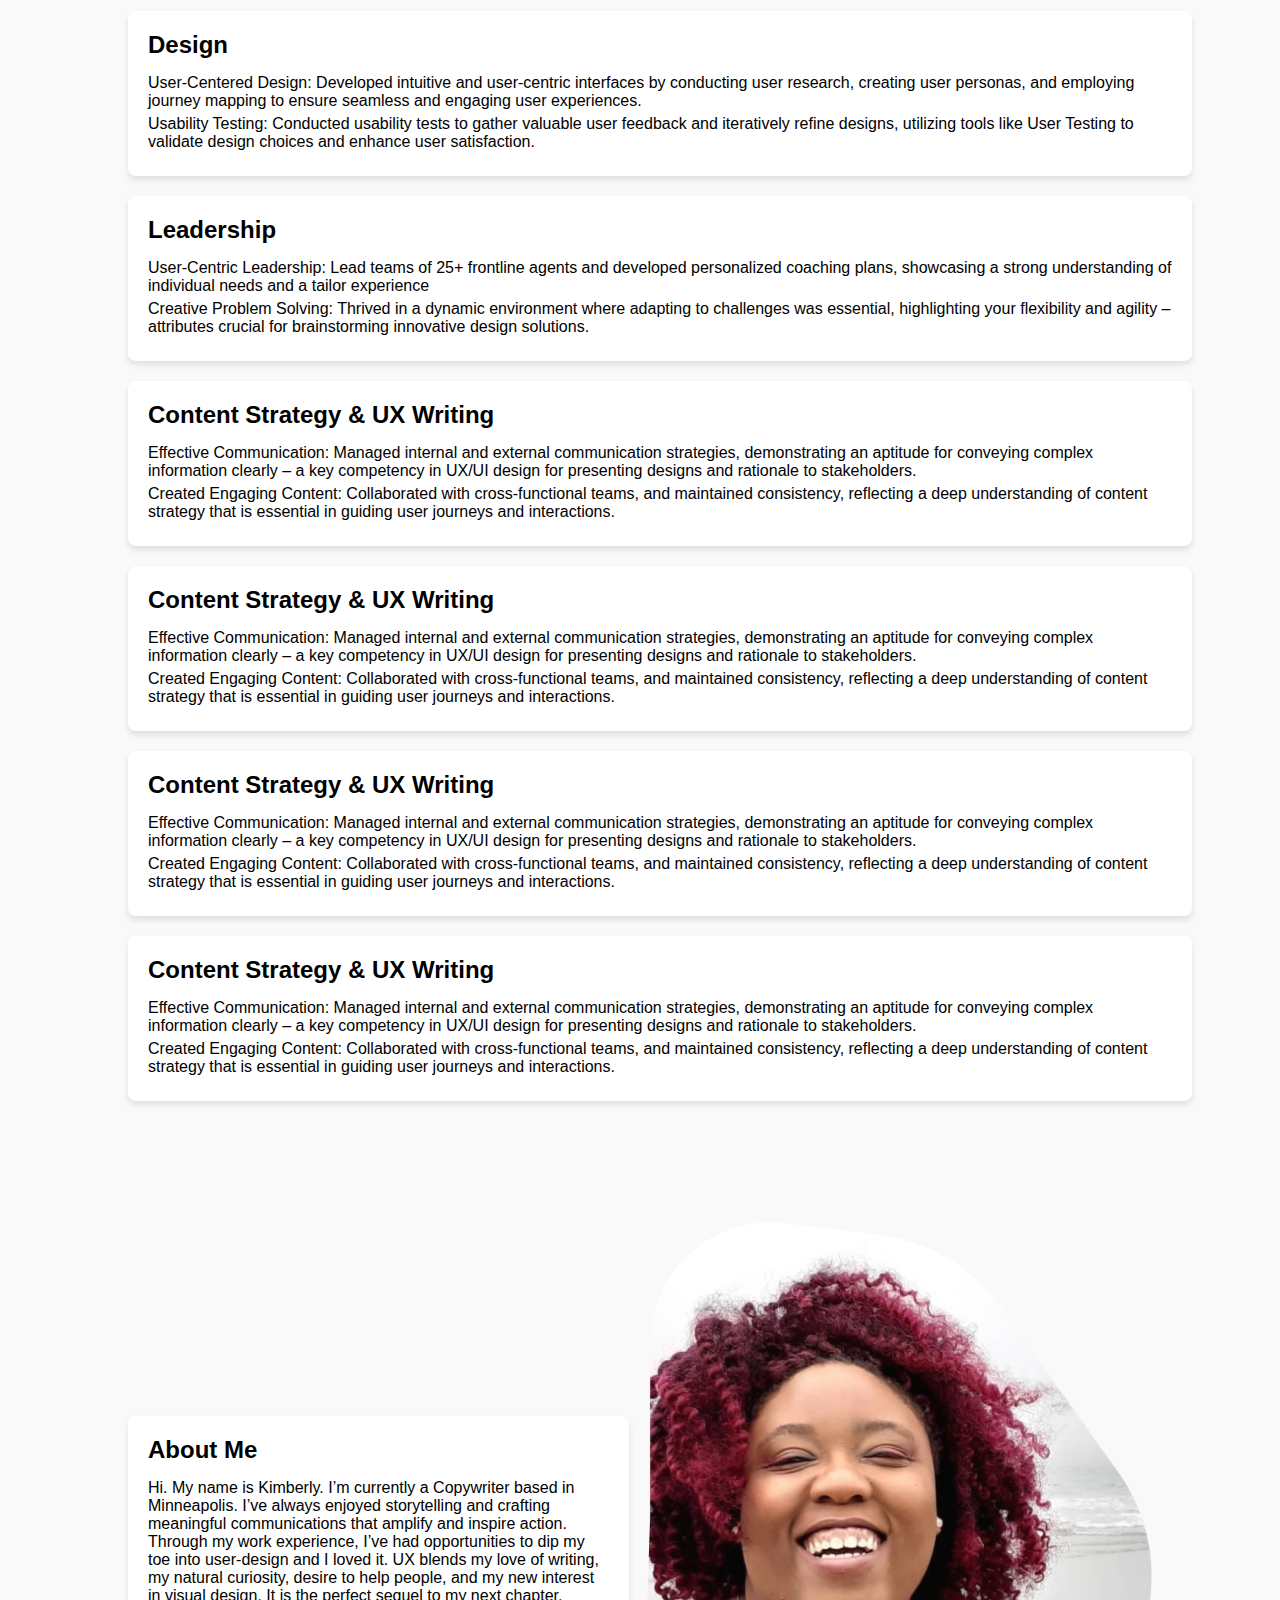
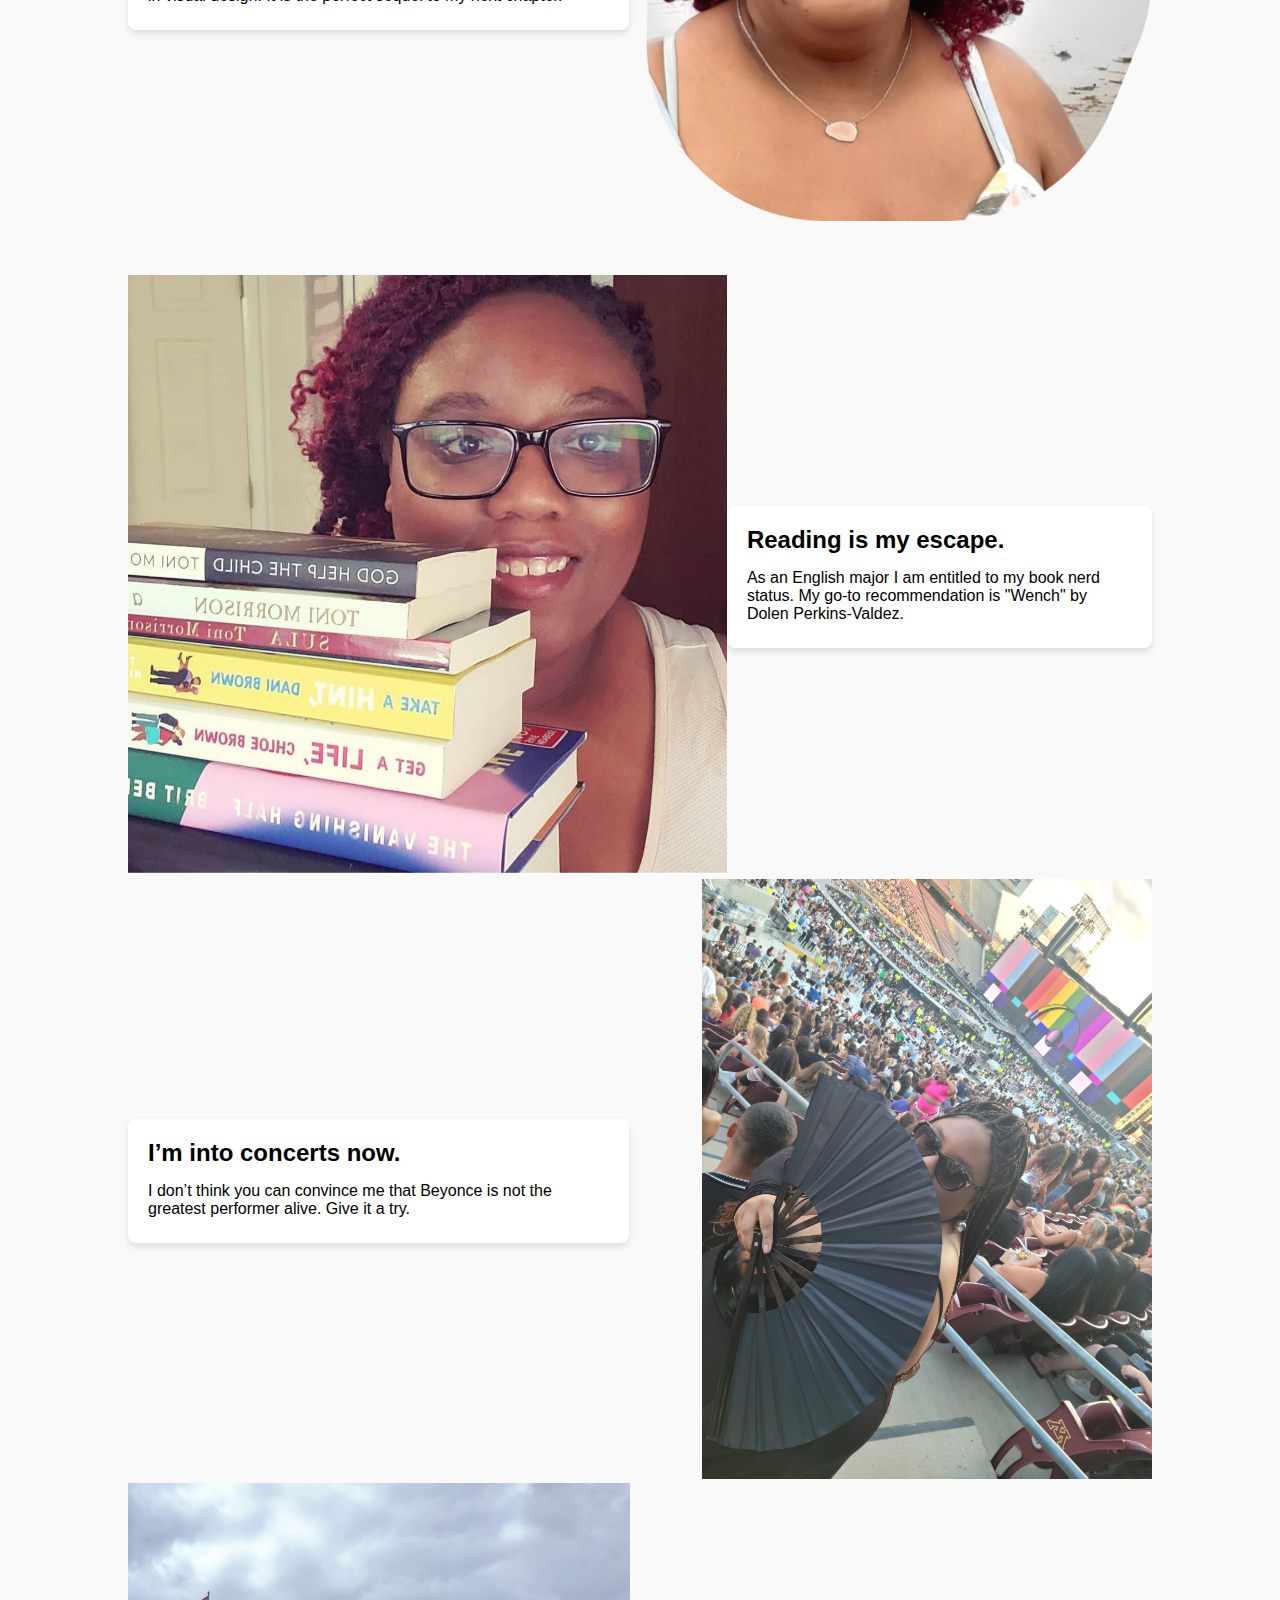
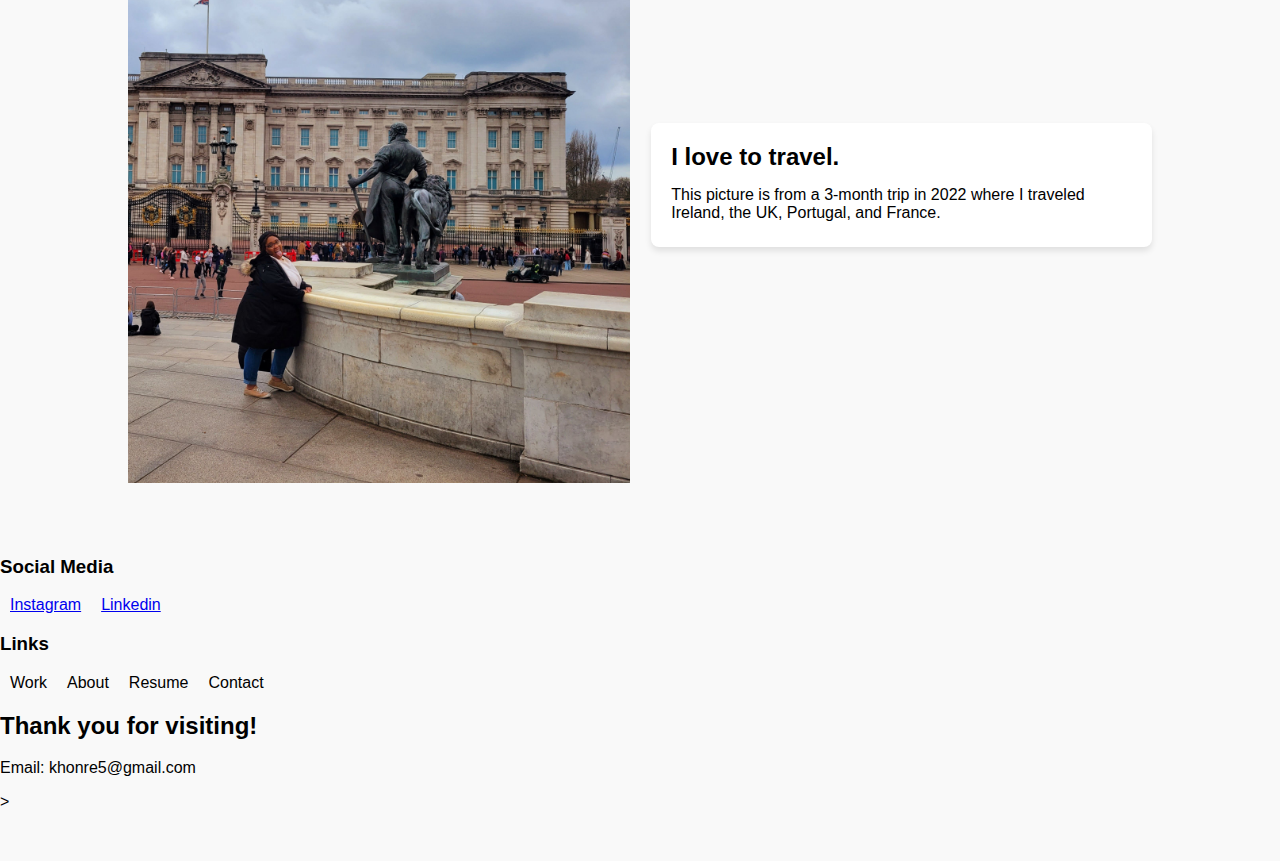
==== commit c07f34ab: "8/10/23" ====
--- a/homeindex.html
+++ b/homeindex.html
@@ -113,42 +113,44 @@
             </div>
         </div>
     
-        <div class="about-container">
-            <div class="aboutmebox">
-                <h2>Reading is my escape.</h2>
-                <p>
-                    As an English major I am entitled to my book nerd status. My go-to recommendation is "Wench" by Dolen Perkins-Valdez.
-                </p>
-            </div>
-            <div class="about-image">
-                <img src="images/reading.jpg" style="height: 600px;">
-            </div>
+       <section class="about-section">
+    <div class="about-container">
+        <div class="aboutmebox">
+            <h2>Reading is my escape.</h2>
+            <p>
+                As an English major I am entitled to my book nerd status. My go-to recommendation is "Wench" by Dolen Perkins-Valdez.
+            </p>
         </div>
-    
-        <div class="about-container">
-            <div class="about-image">
-                <img src="images/concert.jpg" style="height: 600px;">
-            </div>
-            <div class="aboutmebox">
-                <h2>I’m into concerts now.</h2>
-                <p>
-                    I don’t think you can convince me that Beyonce is not the greatest performer alive. Give it a try.
-                </p>
-            </div>
+        <div class="about-image">
+            <img src="images/reading.jpg" style="height: 600px;">
         </div>
-    
-        <div class="about-container">
-            <div class="aboutmebox">
-                <h2>I love to travel.</h2>
-                <p>
-                    This picture is from a 3-month trip in 2022 where I traveled Ireland, the UK, Portugal, and France.
-                </p>
-            </div>
-            <div class="about-image">
-                <img src="images/travel.jpg" style="height: 600px;">
-            </div>
+    </div>
+
+    <div class="about-container">
+        <div class="about-image">
+            <img src="images/concert.jpg" style="height: 600px;">
         </div>
-    </section>
+        <div class="aboutmebox">
+            <h2>I’m into concerts now.</h2>
+            <p>
+                I don’t think you can convince me that Beyonce is not the greatest performer alive. Give it a try.
+            </p>
+        </div>
+    </div>
+
+    <div class="about-container">
+        <div class="aboutmebox">
+            <h2>I love to travel.</h2>
+            <p>
+                This picture is from a 3-month trip in 2022 where I traveled Ireland, the UK, Portugal, and France.
+            </p>
+        </div>
+        <div class="about-image">
+            <img src="images/travel.jpg" style="height: 600px;">
+        </div>
+    </div>
+</section>
+
 
     <footer>
         <div class="footer">
--- a/CSS/homestyle.css
+++ b/CSS/homestyle.css
@@ -195,25 +195,22 @@
     margin: 5px 0;}
   
 
-/* Add space between sections */
+/* About me section */
 .about-section {
     padding: 50px 0;
     background-color: #F9F9F9;
 }
 
-/* Adjust the maximum width of the about container */
 .about-container {
     max-width: 80%;
     margin: 0 auto;
     display: flex;
     justify-content: space-between;
     align-items: center;
-    flex-direction: row-reverse; /* Reverse the order of image and text for alternate sections */
-}
-
-/* Styling for the aboutme box */
+    flex-direction: row-reverse; 
+
 .aboutmebox {
-    width: 45%; /* Adjust the width as needed */
+    width: 45%; 
     padding: 20px;
     box-shadow: 0 4px 6px rgba(0, 0, 0, 0.1);
     border-radius: 8px;
@@ -229,29 +226,9 @@
     margin: 5px 0;
 }
 
-/* Styling for the images */
 .about-image img {
     height: 600px;
 }
-
-/* Rest of your existing CSS styles */
-
-
-
-
-
-
-
-
-
-
-
-
-
-
-
-
-
 
 /* Footer */
 footer {
@@ -313,6 +290,61 @@
     flex-direction: column ;
     align-items: flex-start;
 }
+/*mobile media query*/
+
+@media (max-width: 768px) {
+    header {
+        padding: 5px; 
+    }
+
+    nav {
+        width: 100%; 
+        justify-content: center; 
+    }
+
+    .logo {
+        width: 100%; 
+        text-align: center;
+        margin-bottom: 20px; 
+    }
+
+    .logo img {
+        max-height: 80px; 
+    }
+
+    .heroImg {
+        height: auto; 
+    }
+
+    .content {
+        width: 100%; 
+        font-size: 24px; 
+        text-align: center; 
+        padding: 10px; 
+    }
+
+
+    .work-container {
+        flex-direction: column;
+    }
+
+    .work-text {
+        font-size: 18px;
+    }
+
+    .box {
+        font-size: 18px;
+    }
+
+    .aboutmebox {
+        font-size: 18px;
+    }
+
+    .footer h2,
+    .footer p {
+        font-size: 18px;
+    }
+}
 
 
   
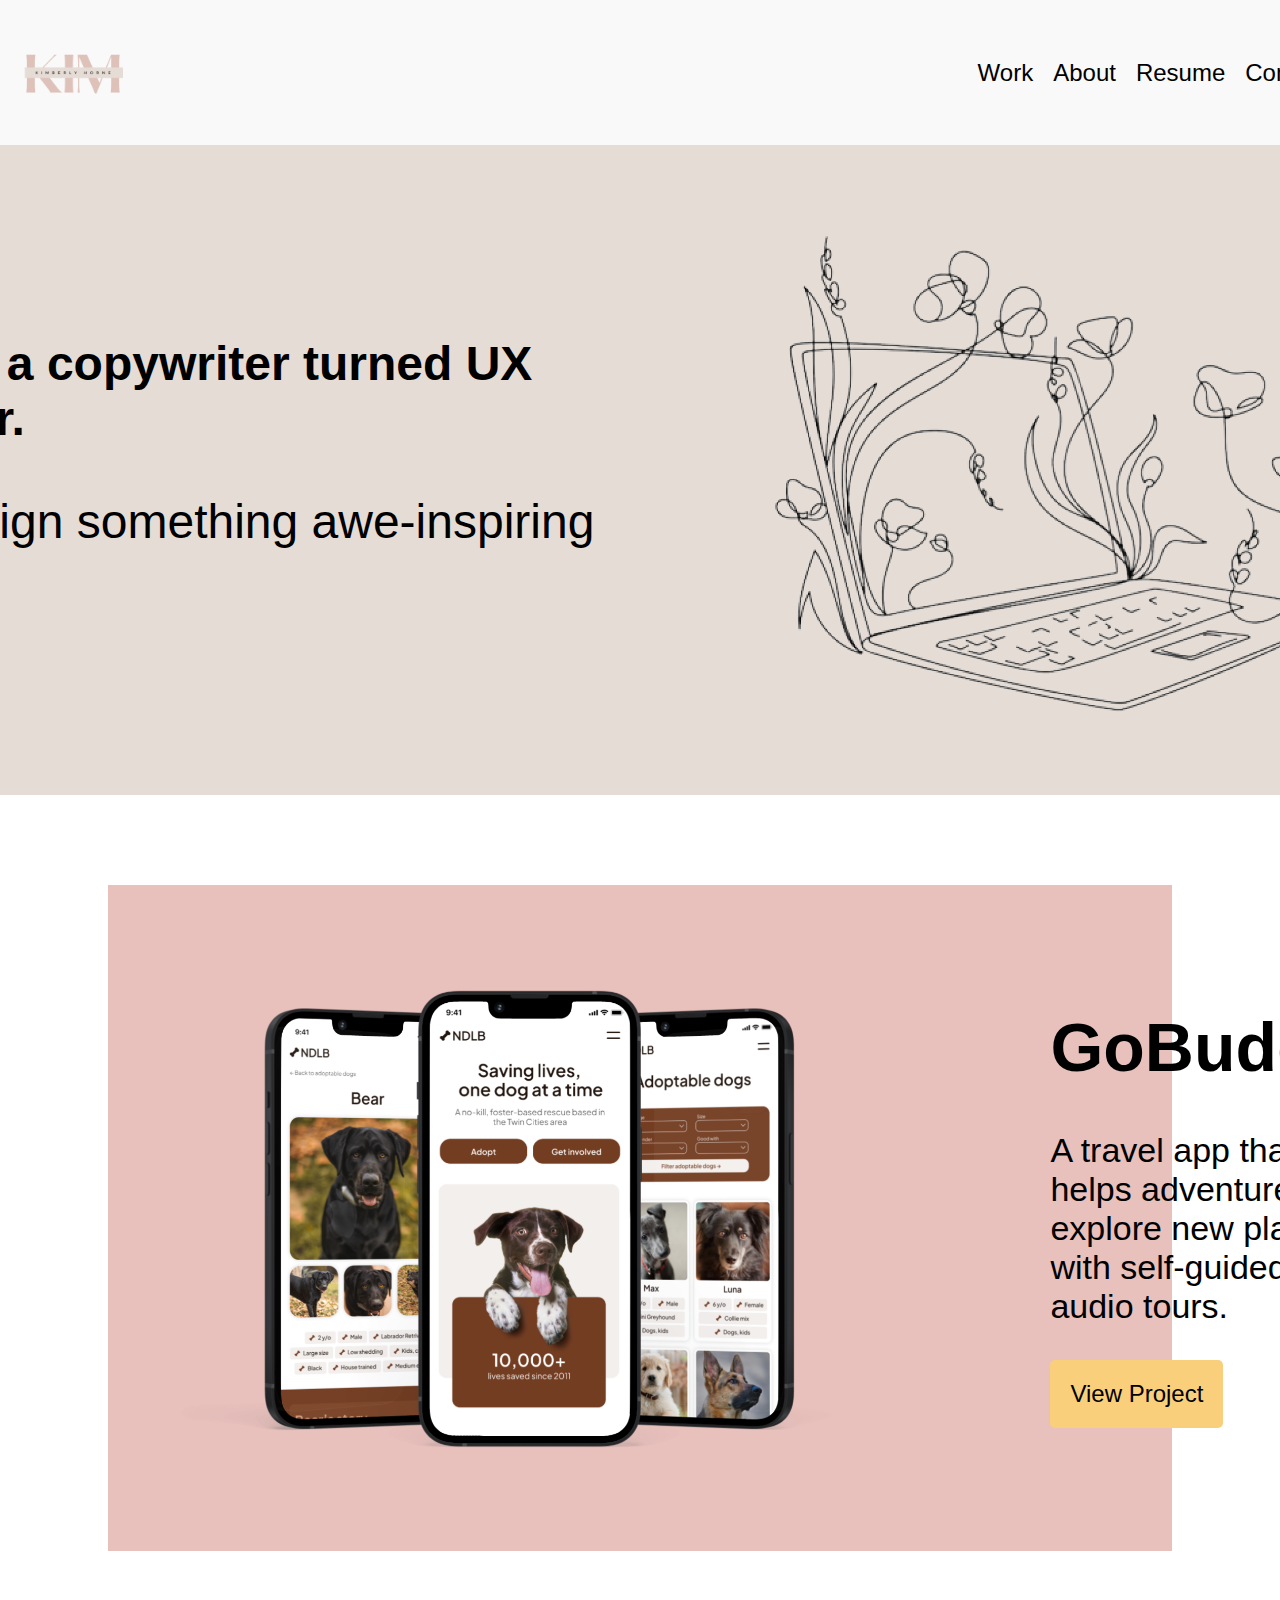
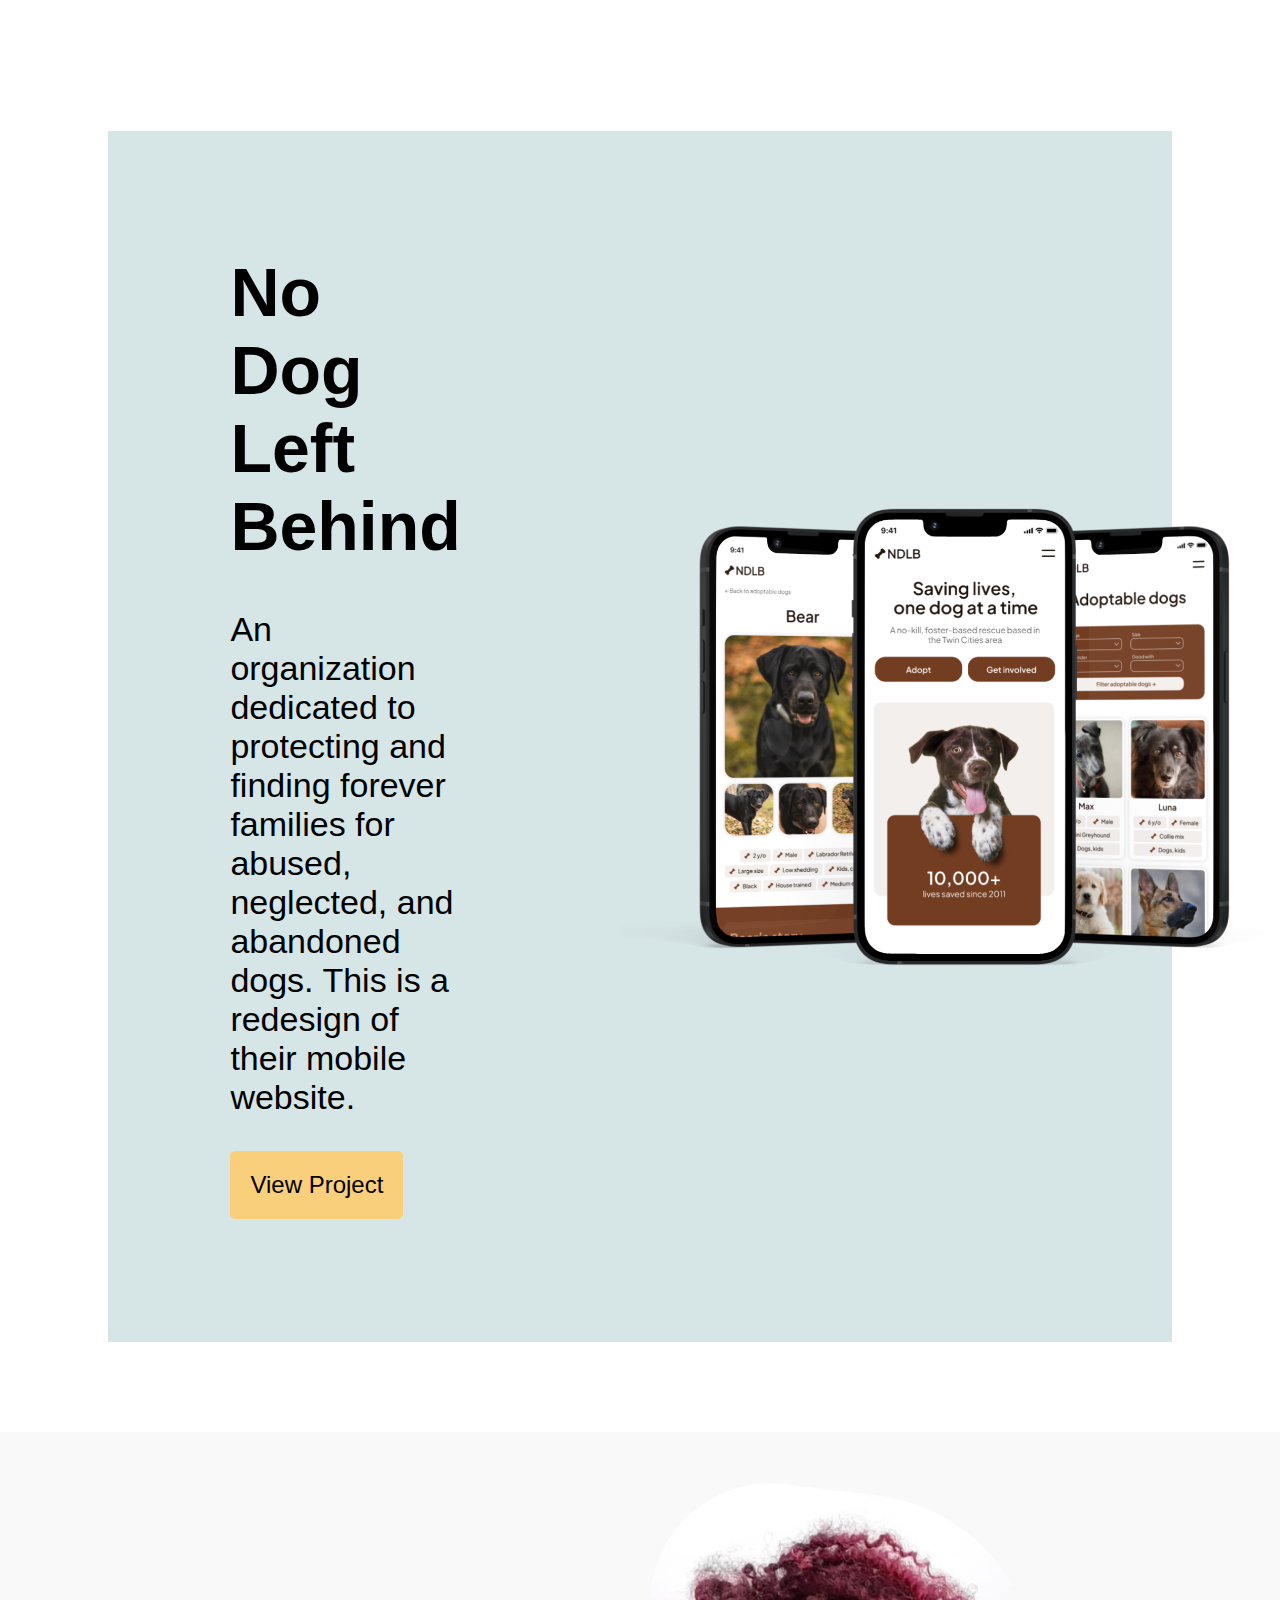
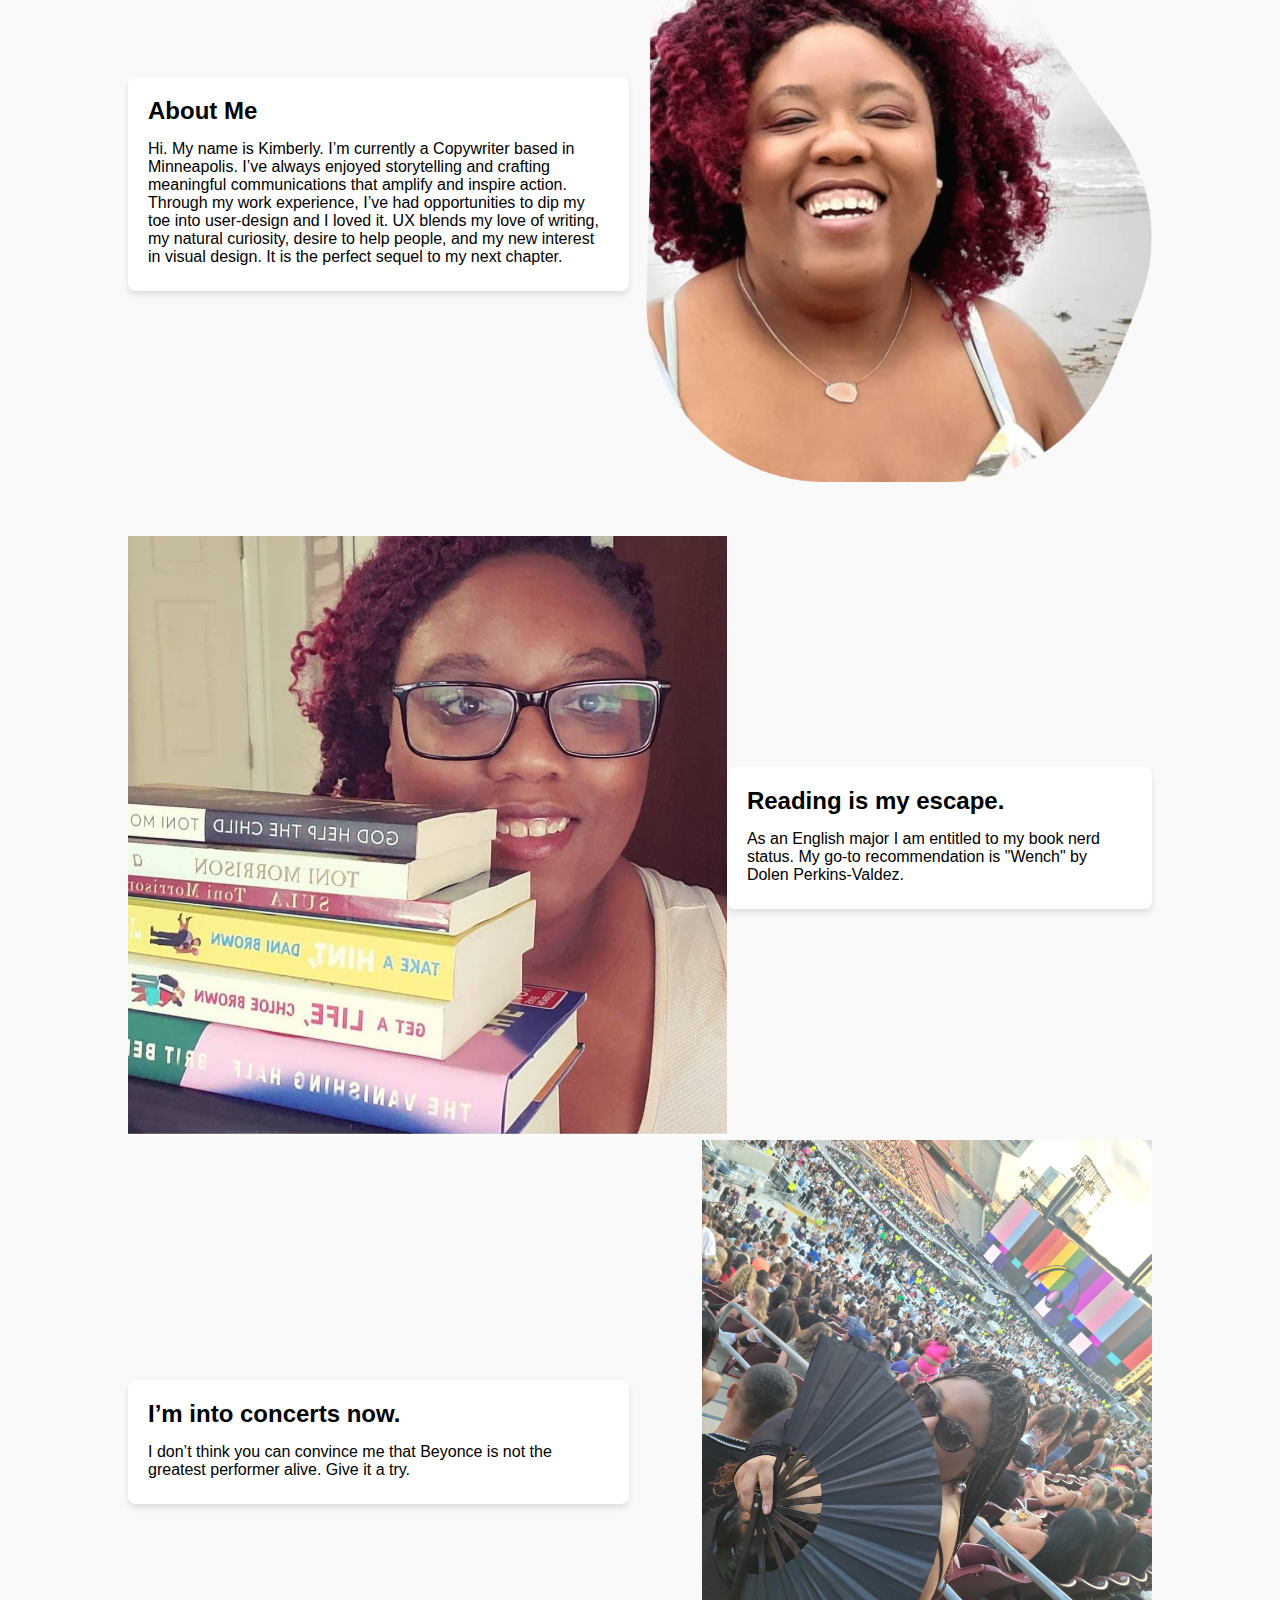
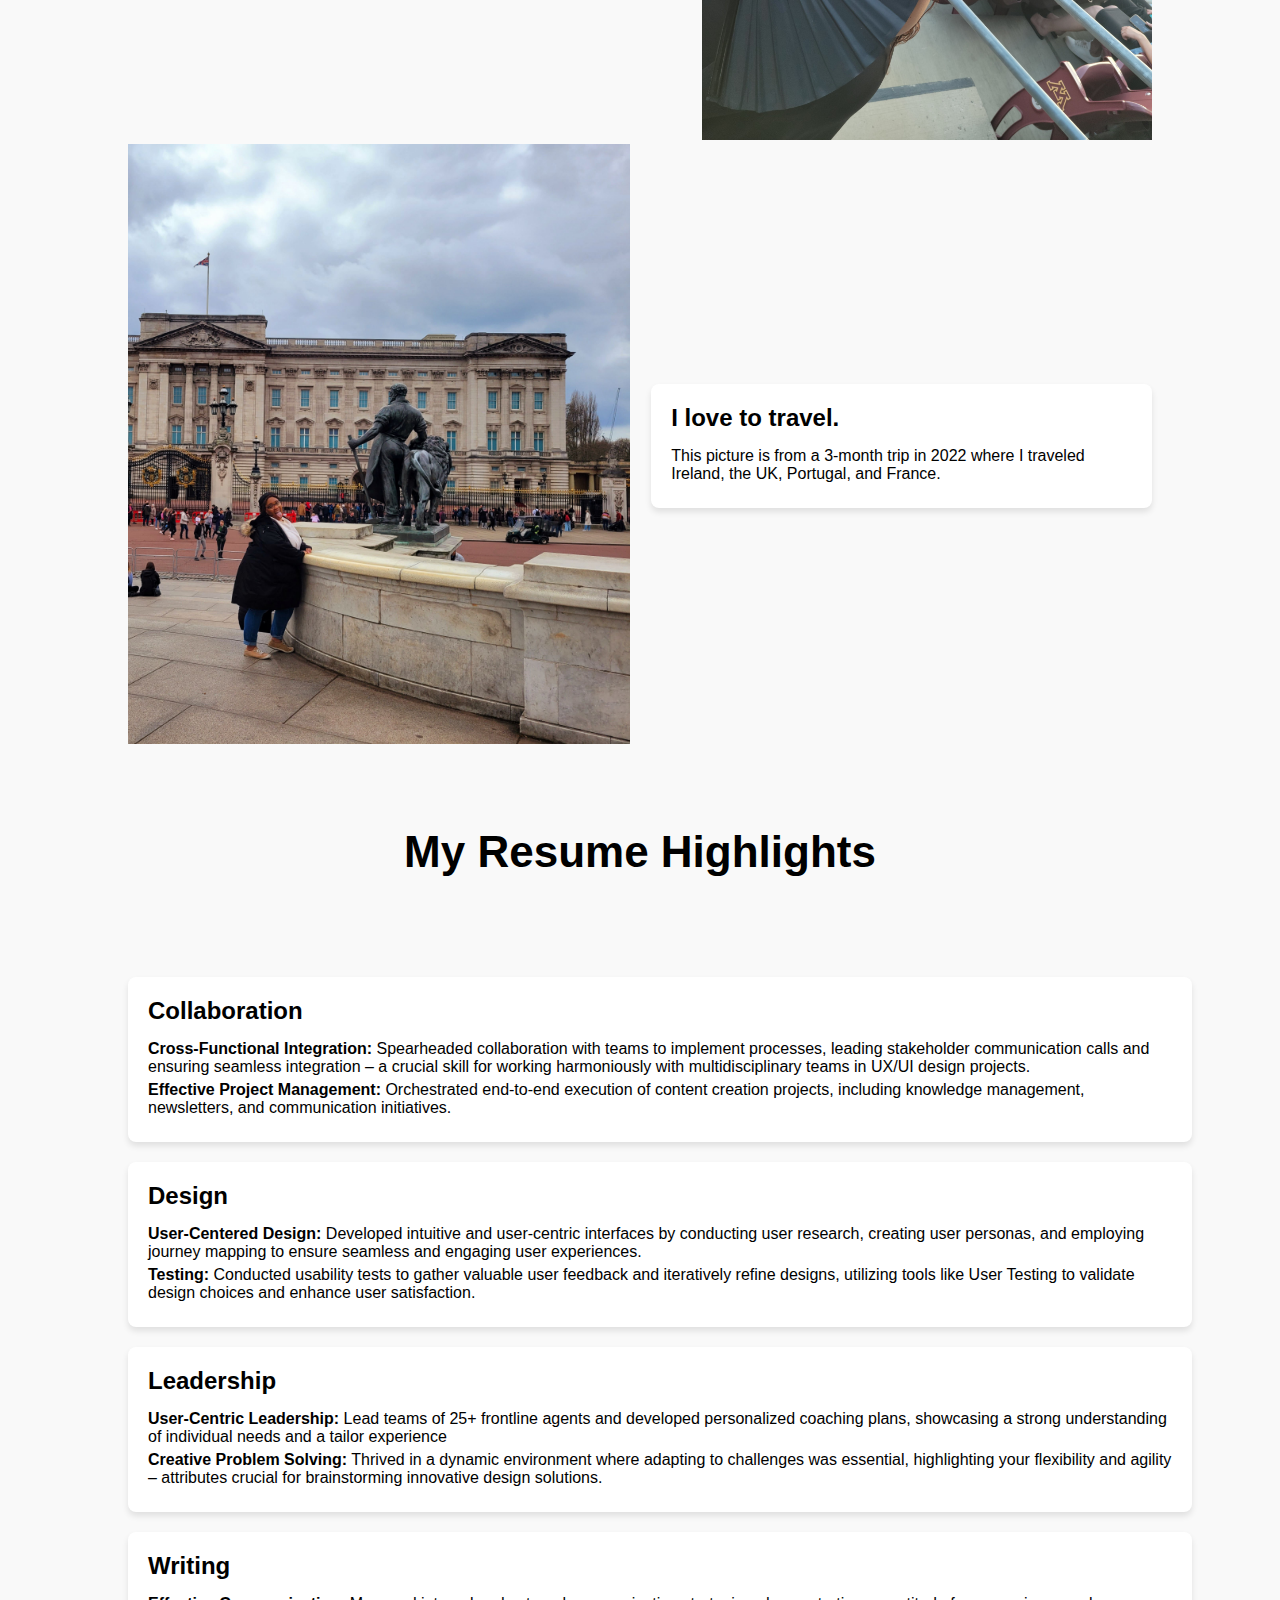
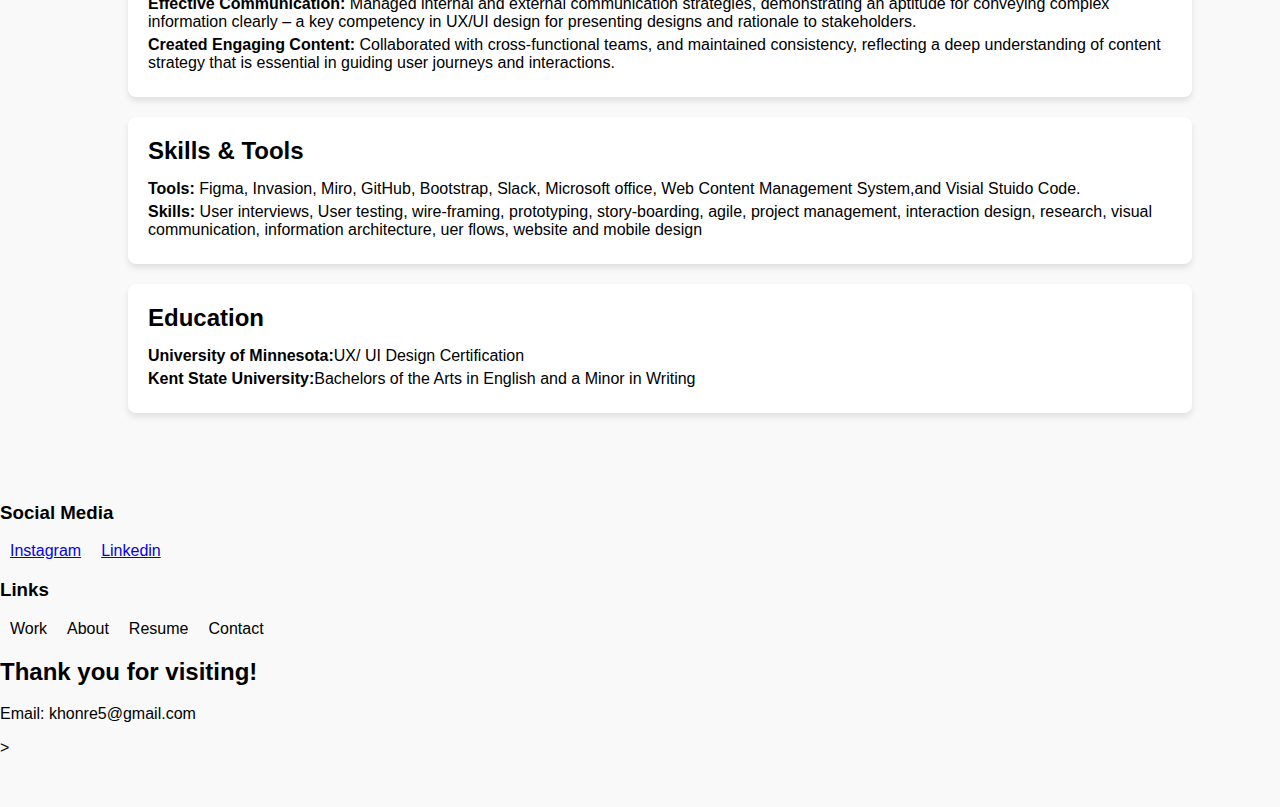
==== commit beedc5d3: "8/13 3:47" ====
--- a/homeindex.html
+++ b/homeindex.html
@@ -62,42 +62,7 @@
         </div>
     </section>
  
-    <h1 class=resumehighlighttext> My Resume Highlights</h1>
-
-    <section  class="resume-section">
-        <div class="resume-container">
-            <div class="box">
-                <h2>Design</h2>
-                <p>User-Centered Design: Developed intuitive and user-centric interfaces by conducting user research, creating user personas, and employing journey mapping to ensure seamless and engaging user experiences.</p>
-                <p>Usability Testing: Conducted usability tests to gather valuable user feedback and iteratively refine designs, utilizing tools like User Testing to validate design choices and enhance user satisfaction.</p>
-            </div>
-            <div class="box">
-                <h2>Leadership</h2>
-                <p>User-Centric Leadership: Lead teams of 25+ frontline agents and developed personalized coaching plans, showcasing a strong understanding of individual needs and a tailor experience</p>
-                <p>Creative Problem Solving: Thrived in a dynamic environment where adapting to challenges was essential, highlighting your flexibility and agility – attributes crucial for brainstorming innovative design solutions.</p>
-            </div>
-            <div class="box">
-                <h2>Content Strategy & UX Writing</h2>
-                <p>Effective Communication: Managed internal and external communication strategies, demonstrating an aptitude for conveying complex information clearly – a key competency in UX/UI design for presenting designs and rationale to stakeholders.</p>
-                <p>Created Engaging Content: Collaborated with cross-functional teams, and maintained consistency, reflecting a deep understanding of content strategy that is essential in guiding user journeys and interactions.</p>
-            </div>
-            <div class="box">
-                <h2>Content Strategy & UX Writing</h2>
-                <p>Effective Communication: Managed internal and external communication strategies, demonstrating an aptitude for conveying complex information clearly – a key competency in UX/UI design for presenting designs and rationale to stakeholders.</p>
-                <p>Created Engaging Content: Collaborated with cross-functional teams, and maintained consistency, reflecting a deep understanding of content strategy that is essential in guiding user journeys and interactions.</p>
-            </div>
-            <div class="box">
-                <h2>Content Strategy & UX Writing</h2>
-                <p>Effective Communication: Managed internal and external communication strategies, demonstrating an aptitude for conveying complex information clearly – a key competency in UX/UI design for presenting designs and rationale to stakeholders.</p>
-                <p>Created Engaging Content: Collaborated with cross-functional teams, and maintained consistency, reflecting a deep understanding of content strategy that is essential in guiding user journeys and interactions.</p>
-            </div>
-            <div class="box">
-                <h2>Content Strategy & UX Writing</h2>
-                <p>Effective Communication: Managed internal and external communication strategies, demonstrating an aptitude for conveying complex information clearly – a key competency in UX/UI design for presenting designs and rationale to stakeholders.</p>
-                <p>Created Engaging Content: Collaborated with cross-functional teams, and maintained consistency, reflecting a deep understanding of content strategy that is essential in guiding user journeys and interactions.</p>
-            </div>
-        </div>
-    </section>
+   
 
     <section class="about-section">
         <div class="about-container">
@@ -150,6 +115,64 @@
         </div>
     </div>
 </section>
+
+
+<h1 class=resumehighlighttext> My Resume Highlights</h1>
+
+<section  class="resume-section">
+    <div class="resume-container">
+        <div class="box">
+            <h2>Collaboration</h2>
+            <p> <strong> Cross-Functional Integration: </strong> Spearheaded collaboration with teams to implement processes, leading stakeholder communication calls and ensuring seamless integration – a crucial skill for working harmoniously with multidisciplinary teams in UX/UI design projects. </p>
+            <p> <strong>  Effective Project Management:</strong> Orchestrated end-to-end execution of content creation projects, including knowledge management, newsletters,  and communication initiatives.
+            </p>
+            </div>
+        <div class="box">
+            <h2>Design</h2>
+            <p><strong> User-Centered Design:</strong>  Developed intuitive and user-centric interfaces by conducting user research, creating user personas, and employing journey mapping to ensure seamless and engaging user experiences.
+            </p>
+            <p><strong>Testing: </strong> Conducted usability tests to gather valuable user feedback and iteratively refine designs, utilizing tools like User Testing to validate design choices and enhance user satisfaction.
+            </p>
+        </div>
+        <div class="box">
+            <h2>Leadership</h2>
+            <p><strong> User-Centric Leadership:</strong> Lead teams of 25+ frontline agents and developed personalized coaching plans, showcasing a strong understanding of individual needs and a tailor experience</p>
+            <p><strong> Creative Problem Solving:</strong> Thrived in a dynamic environment where adapting to challenges was essential, highlighting your flexibility and agility – attributes crucial for brainstorming innovative design solutions.</p>
+        </div>
+
+        <div class="box">
+            <h2>Writing</h2>
+            <p><strong> Effective Communication: </strong> Managed internal and external communication strategies, demonstrating an aptitude for conveying complex information clearly – a key competency in UX/UI design for presenting designs and rationale to stakeholders.</p>
+            <p> <strong> Created Engaging Content:</strong> Collaborated with cross-functional teams, and maintained consistency, reflecting a deep understanding of content strategy that is essential in guiding user journeys and interactions.</p>
+        </div>
+        <div class="box">
+            <h2>Skills & Tools</h2>
+        <p> 
+        <strong>Tools: </strong> Figma, Invasion, Miro, GitHub, Bootstrap, Slack, Microsoft office, Web Content Management System,and Visial Stuido Code.
+           <p> <strong>Skills:</strong> User interviews,  User testing, wire-framing, prototyping,  story-boarding, agile, project management, interaction design, research, visual communication, information architecture, uer flows,  website and mobile design
+                  
+                    </p>
+        </div>
+        <div class="box">
+            <h2>Education</h2>
+            <p><strong> University of Minnesota:</strong>UX/ UI Design Certification </p>
+            <p><strong> Kent State University:</strong>Bachelors of the Arts in  English and a Minor in Writing</p>
+        </p> 
+        </div>
+        
+    </section>
+
+
+
+
+
+
+
+
+
+
+
+
 
 
     <footer>
@@ -185,4 +208,5 @@
 </body>
 </html>
 
->+>
+
--- a/CSS/homestyle.css
+++ b/CSS/homestyle.css
@@ -323,7 +323,6 @@
         padding: 10px; 
     }
 
-
     .work-container {
         flex-direction: column;
     }
@@ -346,8 +345,8 @@
     }
 }
 
-
-  
-  
-  
-  +  
+  
+  
+  
+
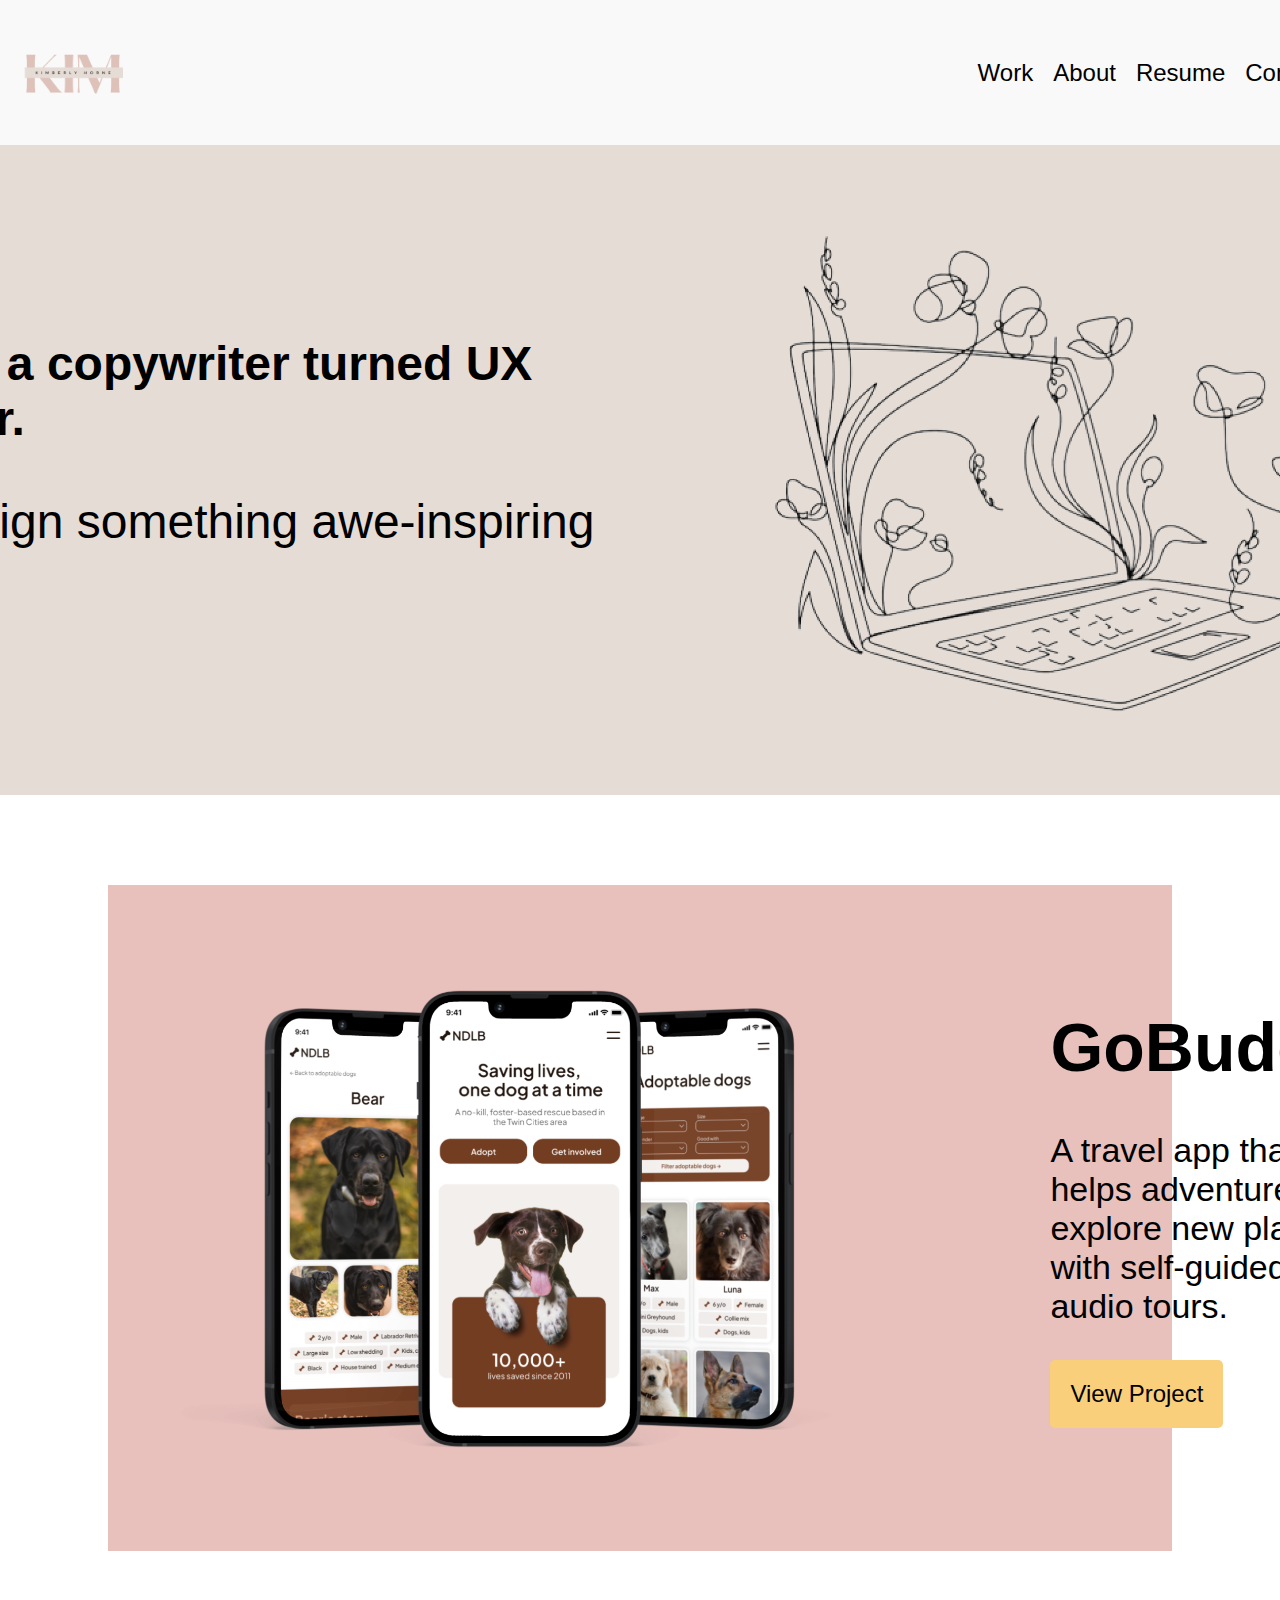
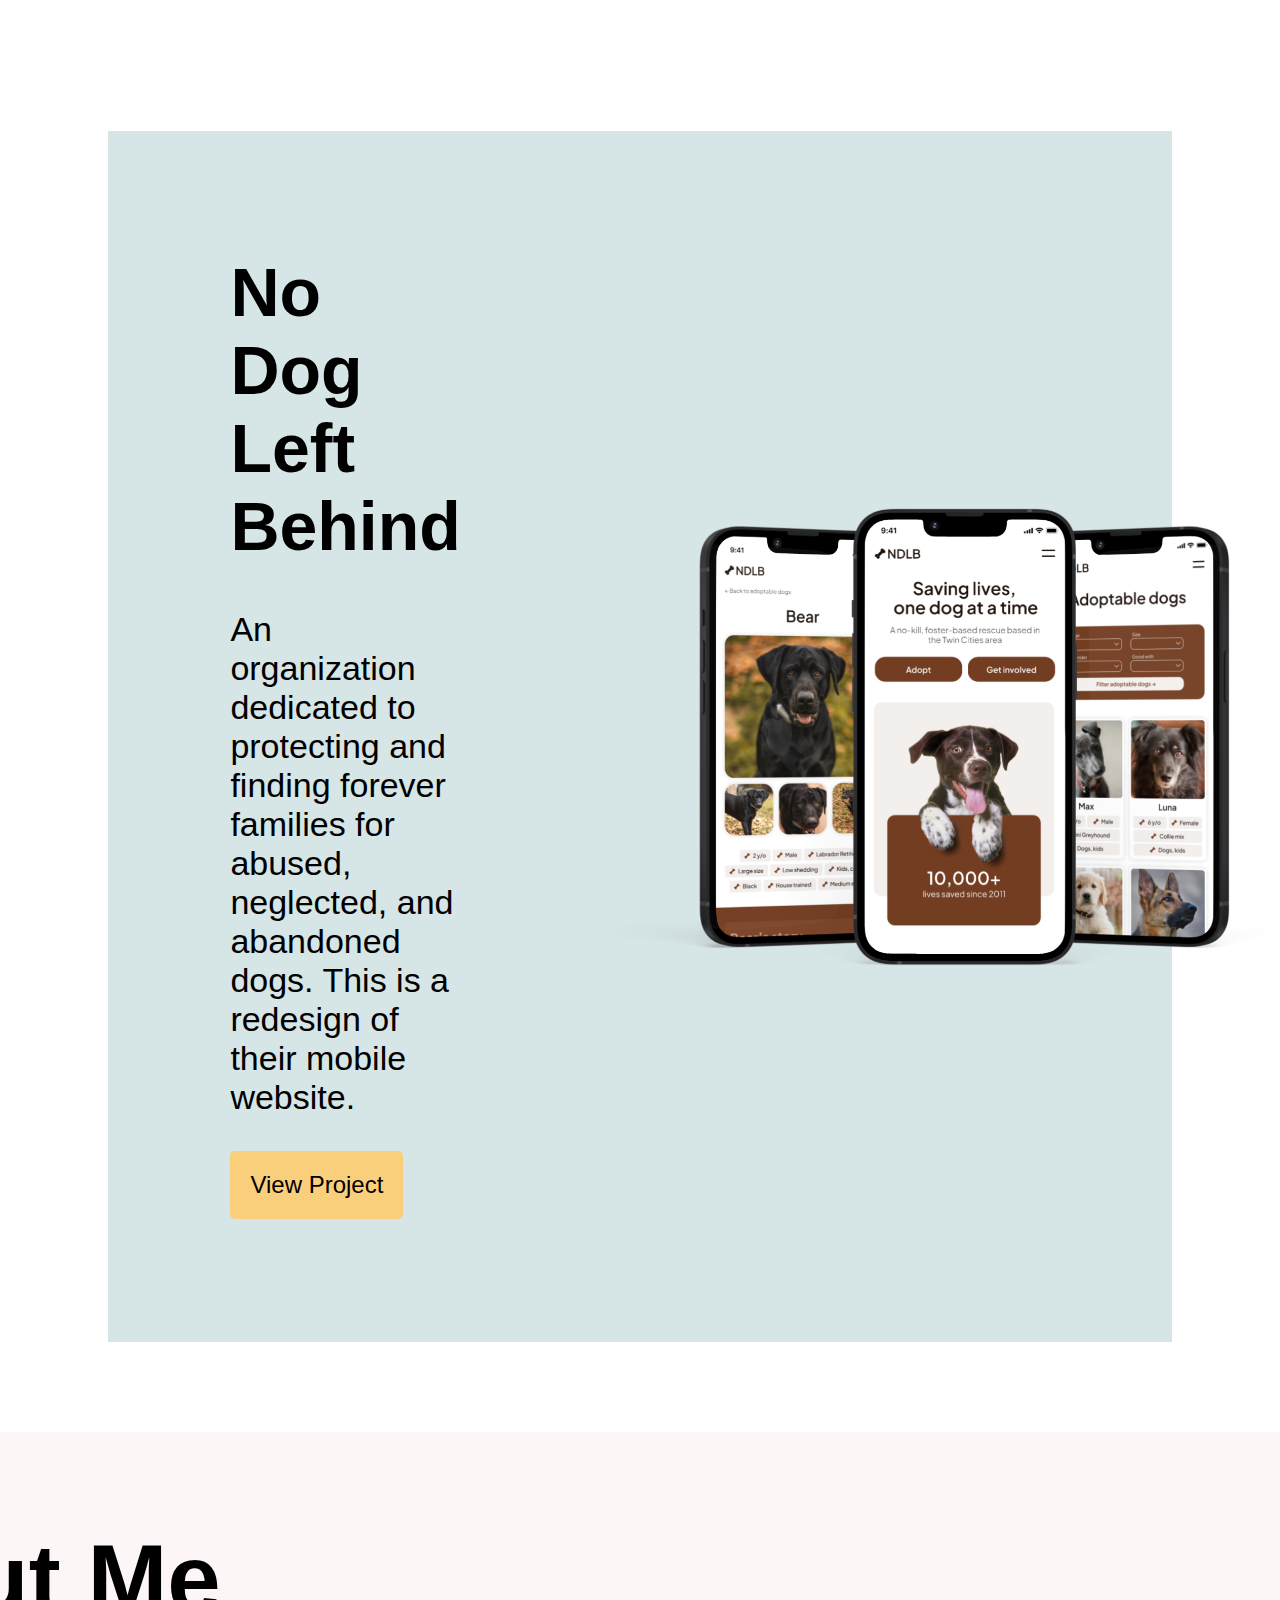
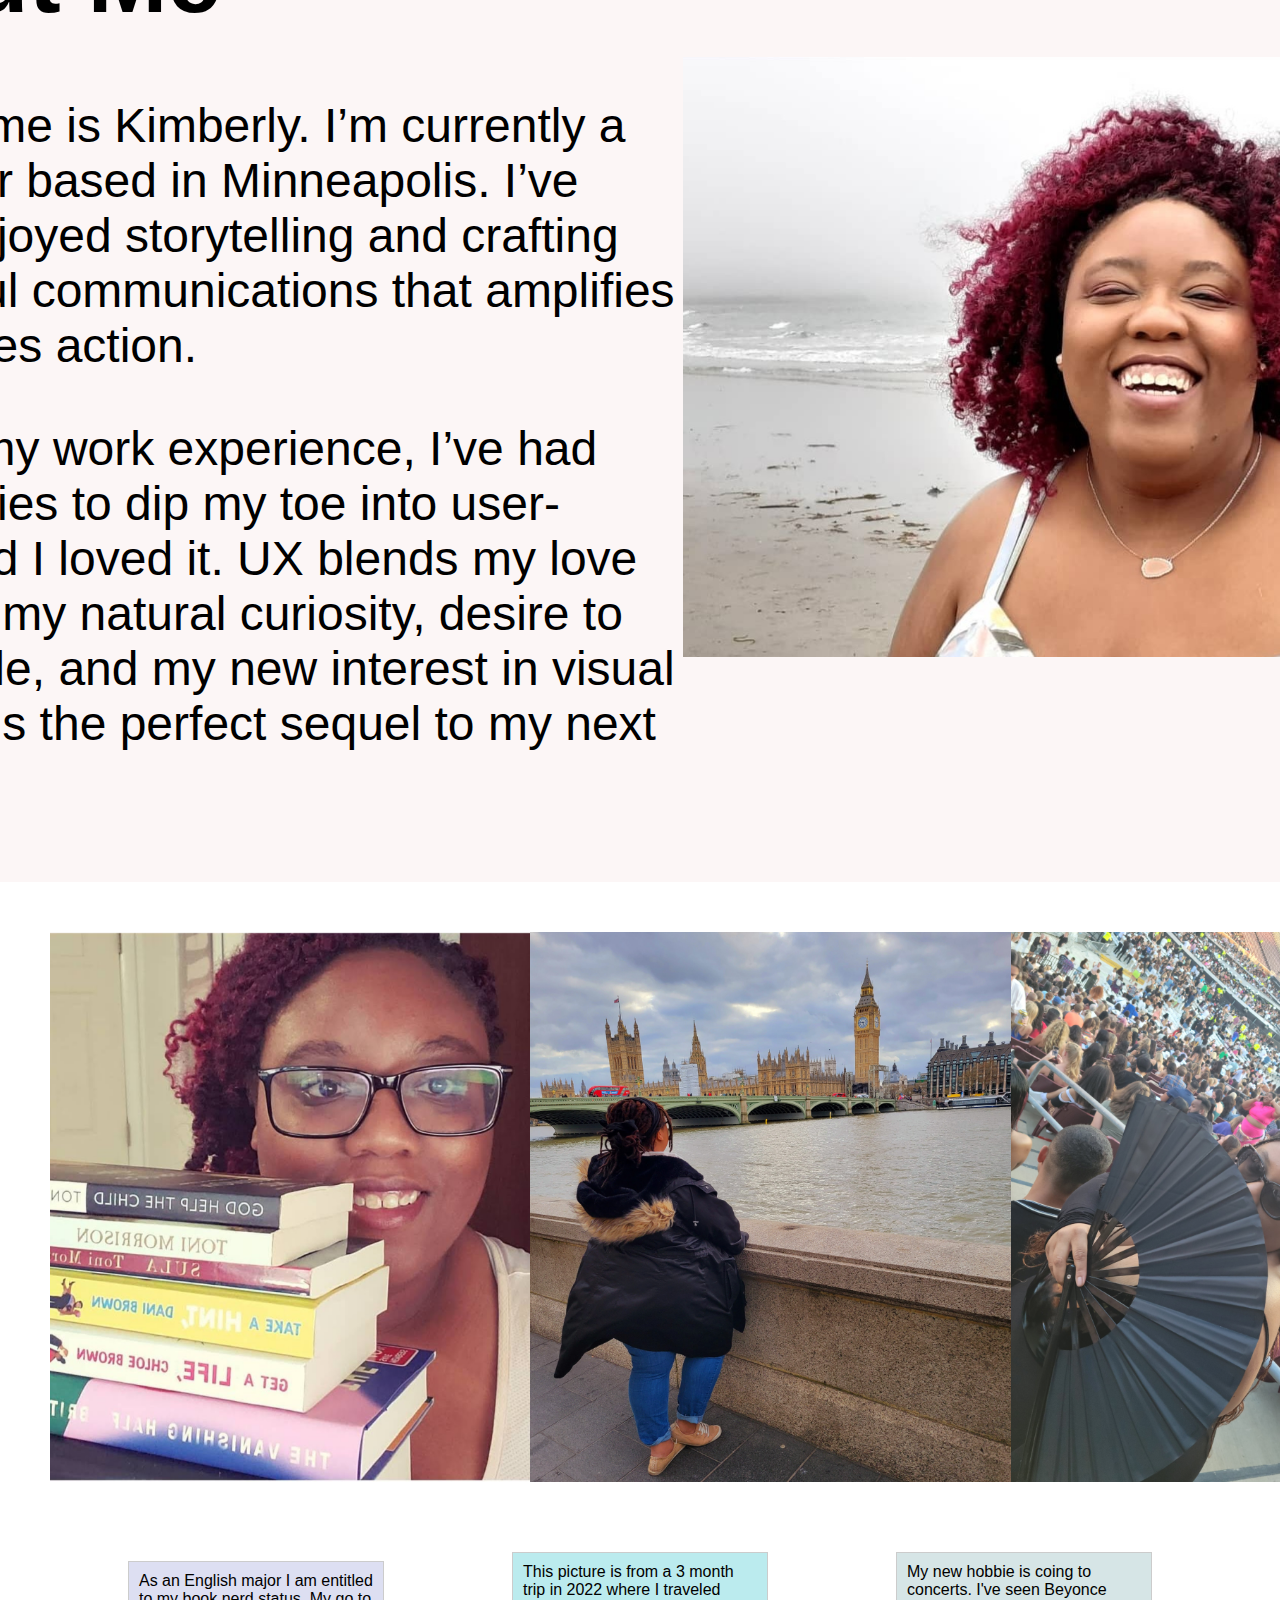
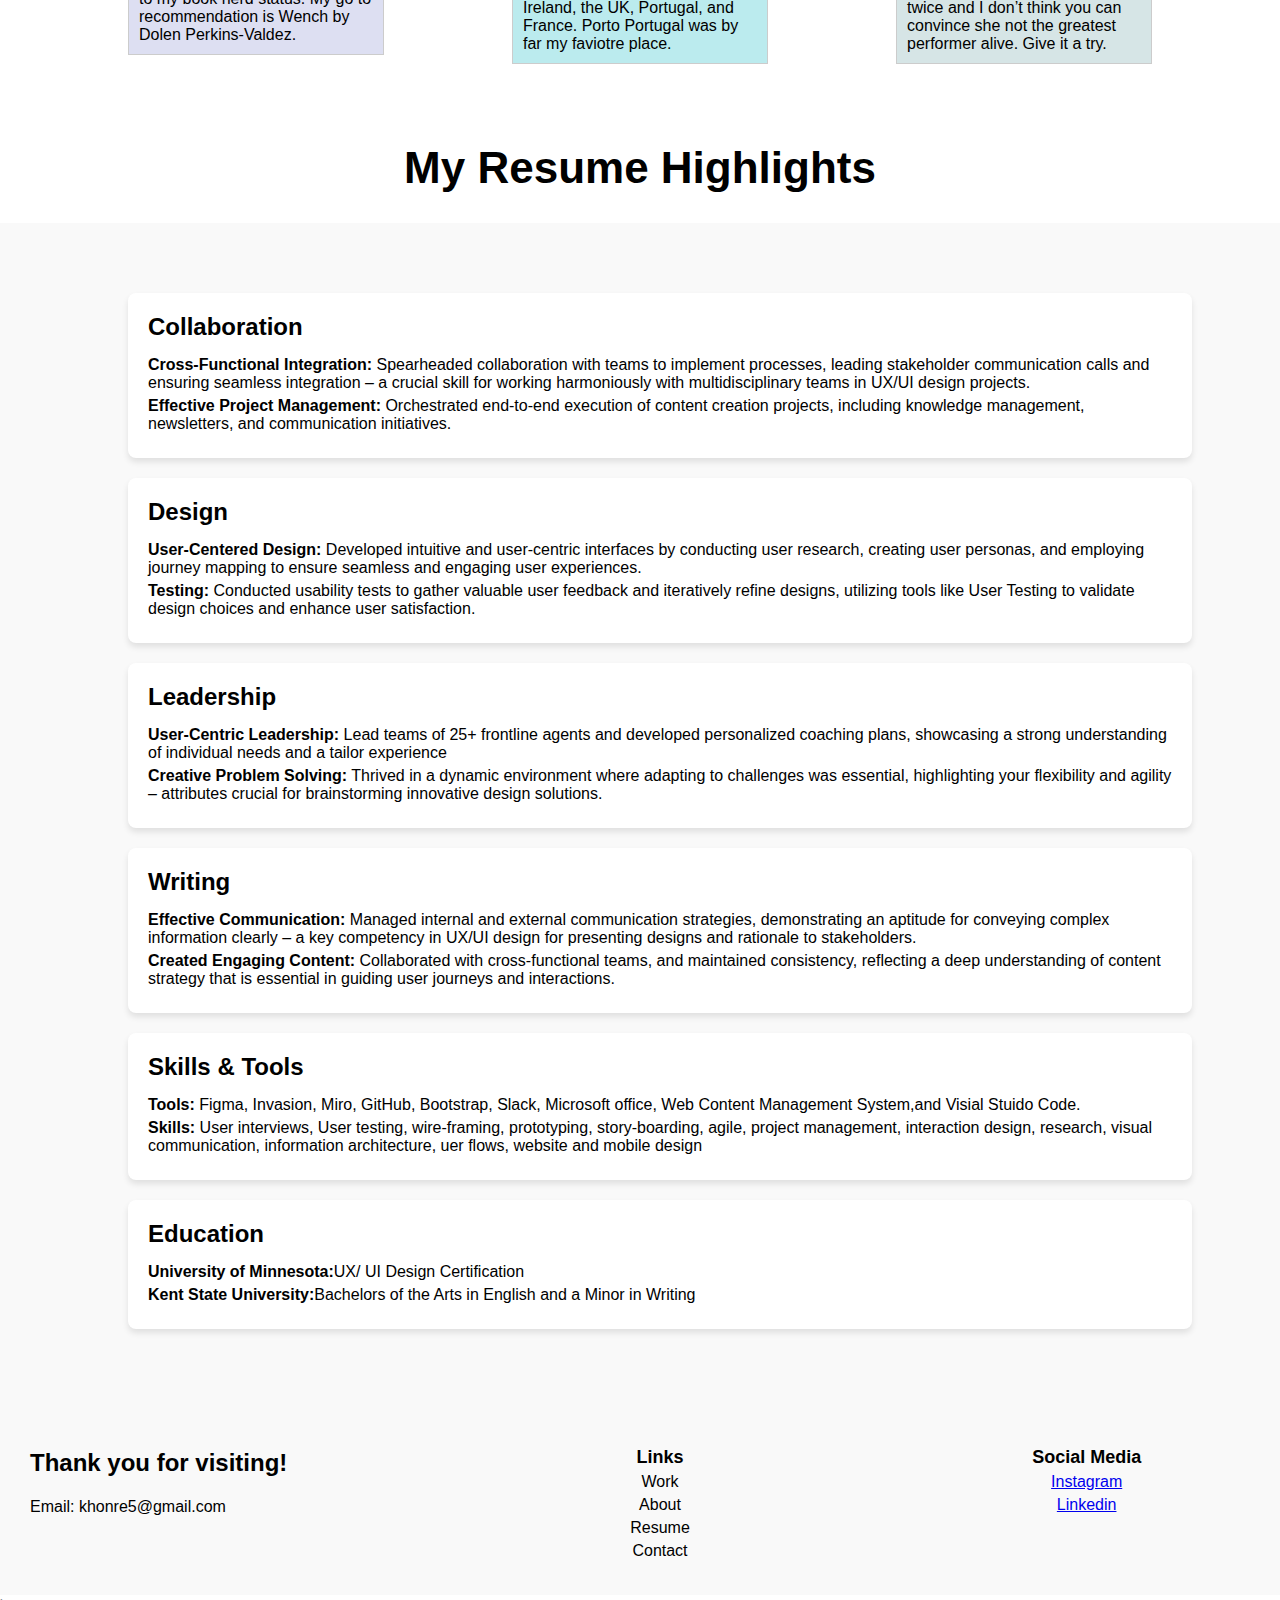
==== commit 014976c0: "8/13/23 updated about me" ====
--- a/homeindex.html
+++ b/homeindex.html
@@ -63,58 +63,38 @@
     </section>
  
    
-
-    <section class="about-section">
-        <div class="about-container">
-            <div class="about-image">
-                <img src="images/aboutmain.png" style="height: 600px;">
-            </div>
-            <div class="aboutmebox">
-                <h2>About Me</h2>
-                <p>
-                    Hi. My name is Kimberly. I’m currently a Copywriter based in Minneapolis. I’ve always enjoyed storytelling and crafting meaningful communications that amplify and inspire action.
-                    Through my work experience, I’ve had opportunities to dip my toe into user-design and I loved it. UX blends my love of writing, my natural curiosity, desire to help people, and my new interest in visual design. It is the perfect sequel to my next chapter.
-                </p>
+    <section class="aboutoverview"> 
+        <div class="contentabout">
+            
+            <div class="content">
+                <h1> About Me</h1>
+                <p> Hi. My name is Kimberly. I’m currently a  Copywriter  based in Minneapolis. I’ve always enjoyed storytelling and crafting meaningful communications that  amplifies and inspires action. </p>
+           <p> Through my work experience, I’ve had opportunities to dip my toe into user-design and I loved it.  UX blends my love of writing, my natural curiosity,  desire to help people, and my new interest in visual design. It is the perfect sequel to my next chapter.</p>
+                      
             </div>
         </div>
+
+        <img src="images/beach.jpg" style="height: 600px;">
+
+    </section>
+   
     
-       <section class="about-section">
-    <div class="about-container">
-        <div class="aboutmebox">
-            <h2>Reading is my escape.</h2>
-            <p>
-                As an English major I am entitled to my book nerd status. My go-to recommendation is "Wench" by Dolen Perkins-Valdez.
-            </p>
-        </div>
-        <div class="about-image">
-            <img src="images/reading.jpg" style="height: 600px;">
-        </div>
-    </div>
+<section>
+    <div class="photo-container">
+    <img src="images/reading.png" style="height: 550px;">
+    <img src="images/travel.png" style="height: 550px;">
+    <img src="images/concert.png" style="height: 550px;">
+  </div>
+</section>
 
-    <div class="about-container">
-        <div class="about-image">
-            <img src="images/concert.jpg" style="height: 600px;">
-        </div>
-        <div class="aboutmebox">
-            <h2>I’m into concerts now.</h2>
-            <p>
-                I don’t think you can convince me that Beyonce is not the greatest performer alive. Give it a try.
-            </p>
-        </div>
-    </div>
 
-    <div class="about-container">
-        <div class="aboutmebox">
-            <h2>I love to travel.</h2>
-            <p>
-                This picture is from a 3-month trip in 2022 where I traveled Ireland, the UK, Portugal, and France.
-            </p>
-        </div>
-        <div class="about-image">
-            <img src="images/travel.jpg" style="height: 600px;">
-        </div>
-    </div>
-</section>
+<div class="text-container">
+    <div class="text-box1">As an English major I am entitled to my book nerd status.  My go to recommendation is Wench by Dolen Perkins-Valdez. </div>
+    <div class="text-box2">This picture is from a 3 month trip in 2022 where I traveled Ireland, the UK, Portugal, and France. Porto Portugal was by far my faviotre place. </div>
+    <div class="text-box3"> My new hobbie is coing to concerts.  I've seen Beyonce twice and I don’t think you can convince she not the greatest performer alive.  Give it a try. </div>
+  </div>
+
+
 
 
 <h1 class=resumehighlighttext> My Resume Highlights</h1>
@@ -164,17 +144,6 @@
 
 
 
-
-
-
-
-
-
-
-
-
-
-
     <footer>
         <div class="footer">
             <div class="footer-section social">
--- a/CSS/homestyle.css
+++ b/CSS/homestyle.css
@@ -195,40 +195,6 @@
     margin: 5px 0;}
   
 
-/* About me section */
-.about-section {
-    padding: 50px 0;
-    background-color: #F9F9F9;
-}
-
-.about-container {
-    max-width: 80%;
-    margin: 0 auto;
-    display: flex;
-    justify-content: space-between;
-    align-items: center;
-    flex-direction: row-reverse; 
-
-.aboutmebox {
-    width: 45%; 
-    padding: 20px;
-    box-shadow: 0 4px 6px rgba(0, 0, 0, 0.1);
-    border-radius: 8px;
-    background-color: white;
-}
-
-.aboutmebox h2 {
-    margin-top: 0;
-    margin-bottom: 15px;
-}
-
-.aboutmebox p {
-    margin: 5px 0;
-}
-
-.about-image img {
-    height: 600px;
-}
 
 /* Footer */
 footer {
@@ -345,8 +311,99 @@
     }
 }
 
-  
-  
-  
-  
-
+
+  
+  /*about me overview*/
+
+  .aboutoverview {
+    height: 1000px;
+    padding: 25px;
+    align-items: flex-start;
+    background-color:#FCF6F6; 
+    display: flex;
+    justify-content: center;
+    align-items: center;
+}
+
+.contentabout {
+    width: 900px;
+    margin: 0 auto;
+    font-size: 44px;
+    text-align: left; 
+}
+
+  /*about me lets get personal section*/
+  
+  
+  .photo-container {
+    display: flex;
+    justify-content: space-between;
+    align-items: center;
+    padding: 20px;
+  }
+  
+  .photo {
+    width: 30%;
+    max-width: 300px;
+    border: 1px solid #ccc;
+    box-sizing: border-box;
+  }
+
+  .photo-container {
+    display: flex;
+    justify-content: space-evenly;
+    align-items: center;
+    padding: 50px;
+  }
+  
+  .photo {
+    width: 30%;
+    max-width: 300px;
+    border: 1px solid #ccc;
+    box-sizing: border-box;
+  }
+  
+  .text-container {
+    display: flex;
+    justify-content: space-evenly;
+    align-items: center;
+    margin-top: 20px;
+    padding-bottom: 50px;
+    
+  }
+  
+  .text-box {
+    width: 20%;
+    padding: 10px;
+    border: 1px solid #ccc;
+    box-sizing: border-box;
+    background-color: #E5DCD5;
+  }
+
+
+  .text-box1 {
+    width: 20%;
+    padding: 10px;
+    border: 1px solid #ccc;
+    box-sizing: border-box;
+    background-color: #DDDFF2;
+  }
+
+  .text-box2 {
+    width: 20%;
+    padding: 10px;
+    border: 1px solid #ccc;
+    box-sizing: border-box;
+    background-color: #BBEBEE;
+  }
+
+ .text-box3 {
+    width: 20%;
+    padding: 10px;
+    border: 1px solid #ccc;
+    box-sizing: border-box;
+    background-color: #D6E5E6;
+  }
+
+  
+
